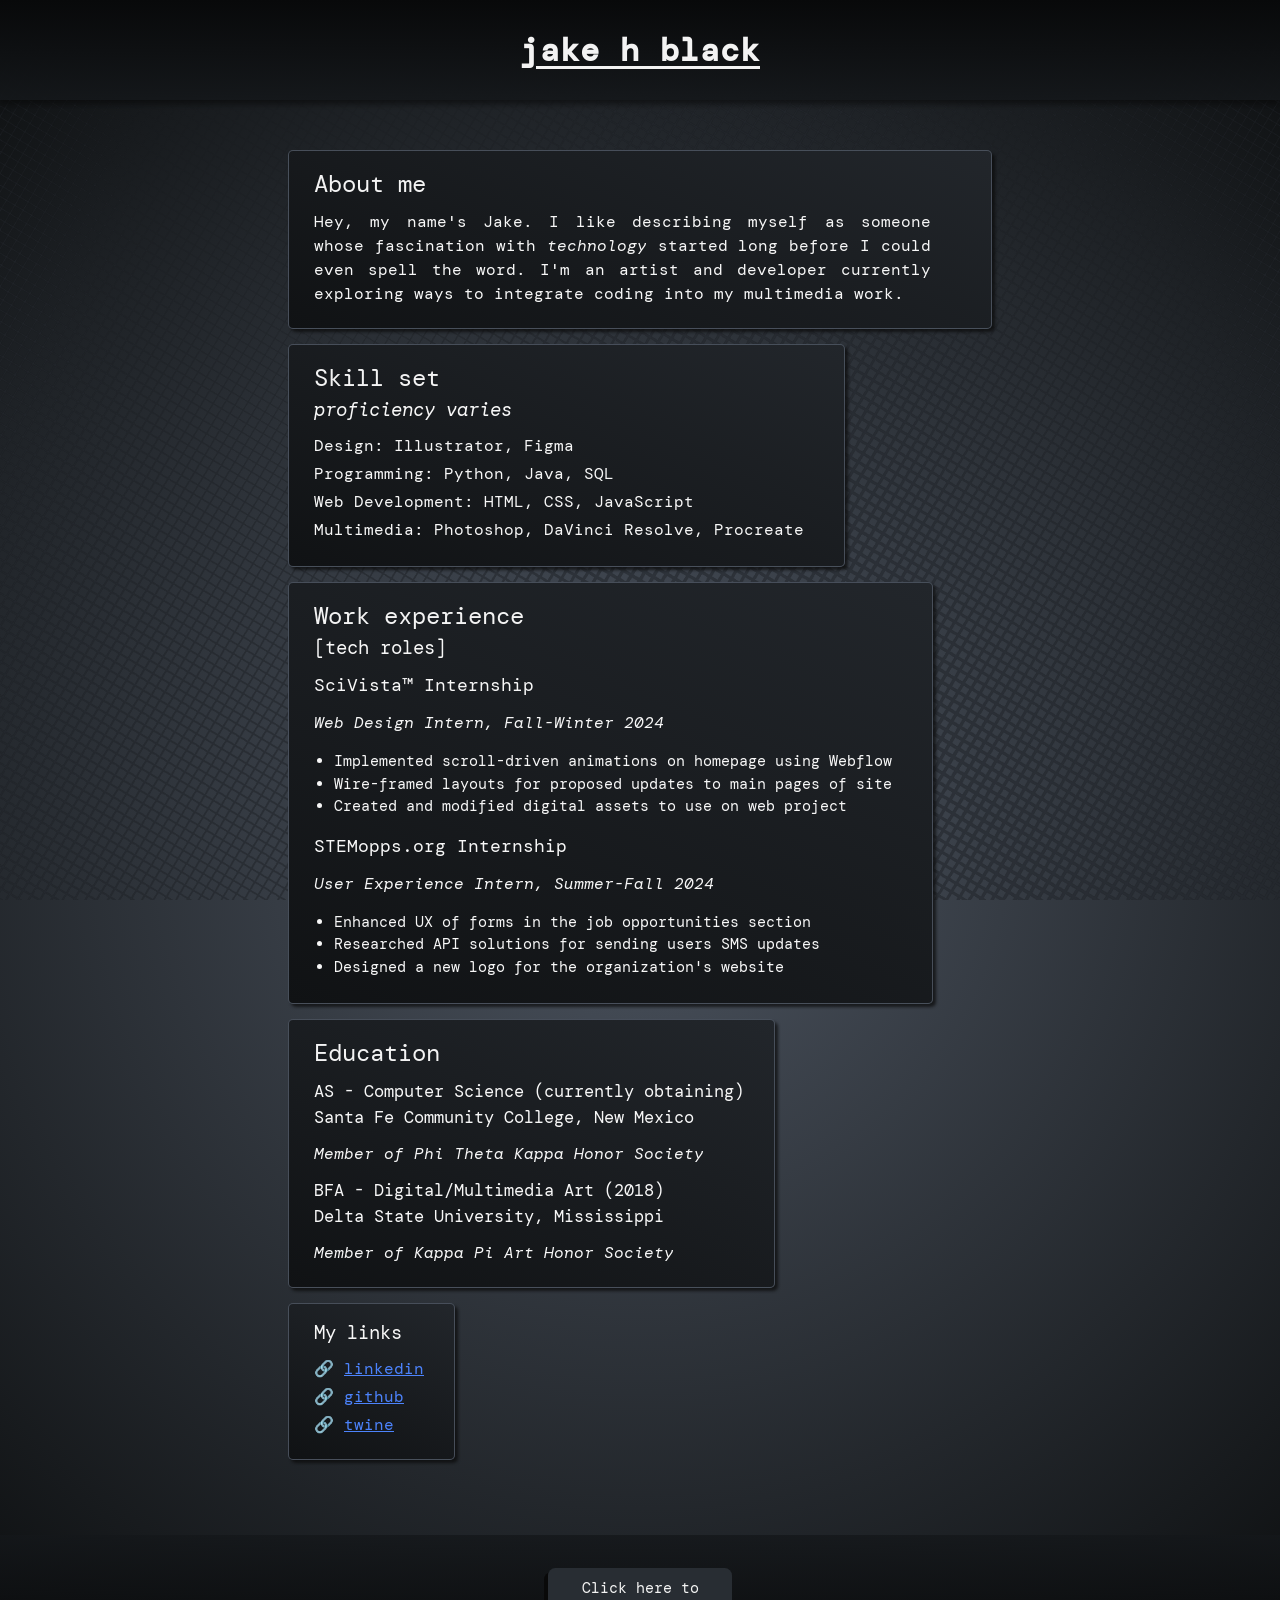
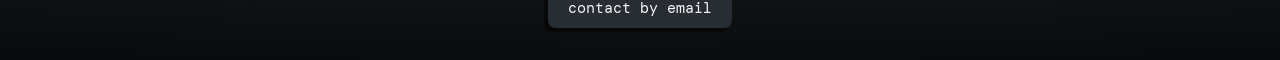
==== index.html @ d11d88ce "Updated index" ====
<!DOCTYPE html>
<html lang="en-US">
<head>
  <meta charset="utf-8">
  <meta name="viewport" content="width=device-width">
  <title>Jake Black | Resume</title>
  <link rel="preconnect" href="https://fonts.googleapis.com">
  <link rel="preconnect" href="https://fonts.gstatic.com" crossorigin>
  <link href="https://fonts.googleapis.com/css2?family=DM+Mono:ital,wght@0,400;0,500;1,400;1,500&display=swap" rel="stylesheet">
  <link rel="stylesheet" href="css/style.css">
</head>
<body>
  <header id="site-header">
    <div id="my-name">
      <h1>jake h black</h1>
    </div>
  </header>
  <main>
    <section id="about-me">
      <header>
        <h2>About me</h2>
      </header>
      <p id="short-bio">
        Hey, my name's Jake. I like describing myself as someone whose fascination with 
        <em>technology</em> started long before I could even spell the word. I'm an artist 
        and developer currently exploring ways to integrate coding into my multimedia work.
      </p>
    </section>
    <section id="skill-set">
      <header>
        <h2>Skill set</h2>
        <h3><em>proficiency varies</em></h3>
      </header>
      <p id="skills">
        Design: Illustrator, Figma<br>
        Programming: Python, Java, SQL<br>
        Web Development: HTML, CSS, JavaScript<br>
        Multimedia: Photoshop, DaVinci Resolve, Procreate<br>
      </p>
    </section>
    <section id="work-experience">
      <header>
        <h2>Work experience</h2>
        <h3>[tech roles]</h3>
      </header>
      <p class="company">SciVista™ Internship</p>
      <p><em>Web Design Intern, Fall-Winter 2024</em></p>
      <ul class="job-description">
        <li>Implemented scroll-driven animations on homepage using Webflow</li>
        <li>Wire-framed layouts for proposed updates to main pages of site</li>
        <li>Created and modified digital assets to use on web project</li>
      </ul>
      <p class="company">STEMopps.org Internship</p>
      <p><em>User Experience Intern, Summer-Fall 2024</em></p>
      <ul class="job-description">
        <li>Enhanced UX of forms in the job opportunities section</li>
        <li>Researched API solutions for sending users SMS updates</li>
        <li>Designed a new logo for the organization's website</li>
      </ul>
    </section>
    <section id="education">
      <header>
        <h2>Education</h2>
      </header>
      <p class="degree-school">
        AS - Computer Science (currently obtaining)<br>
        Santa Fe Community College, New Mexico</p>
      <p><em>Member of Phi Theta Kappa Honor Society</em></p>
      <p class="degree-school">
        BFA - Digital/Multimedia Art (2018)<br>
        Delta State University, Mississippi</p>
      <p><em>Member of Kappa Pi Art Honor Society</em></p>
    </section>
    <section id="my-links">
      <header>
        <h3>My links</h3>
      </header>
        <p id="listed-links">
          🔗 <a href="https://www.linkedin.com/in/jakehblack">linkedin</a><br>
          🔗 <a href="https://www.github.com/jakehblack">github</a><br>
          🔗 <a href="https://www.twine.net/jakehblack">twine</a><br>
        </p>
    </section>
  </main>
  <footer id="site-footer">
    <section class="footer-text">
      <button class="contact-button" onclick="copyEmailAddress()">
        <h3>Click here to<br>contact by email</h3>
      </button>
    </section>
  </footer>
  <script src="js/script.js"></script>
</body>
</html>
---- css/style.css ----
/* Mobile 1st */
body {
  position: relative; /* Ensures pseudo-element is positioned relative to body */
  margin: 0;
  font-family: "DM Mono", sans-serif;
  font-size: 1rem;
  font-weight: 400;
  line-height: 1.5;
  color: rgb(247, 247, 247);
  background: radial-gradient(circle, rgba(77,85,97,1) 0%, rgba(12,14,15,1) 100%);
  overflow-x: hidden;
}
body::before {
    content: "";
    position: absolute;
    width: 100%;
    height: 100%;
    background-image: url(../images/background-pattern_vertical.png);
    background-size: cover;
    background-attachment: fixed;
    background-repeat: no-repeat;
    filter: drop-shadow(0.0313rem 0.0313rem 0.0156rem rgba(10, 10, 10, 0.7)); /* 0.5px 0.5px 0.25px */
    opacity: 0.6;
    z-index: -1;
}
#site-header {
  width: 100%;
  height: 6.25rem; /* 100px */
  display: grid;
  place-items: center;
  background: linear-gradient(180deg, rgba(8,9,10,1), rgba(20,23,26,0.9));
  box-shadow: rgba(8,8,8,0.6) 0 0.25rem 0.375rem; /* 0 4px 6px */
}
#my-name {
  letter-spacing: 0.0625em; /* 1px */
  text-decoration: underline;
  text-underline-offset: 0.2813rem; /* 4.5px */
  text-decoration-thickness: 0.1875rem; /* 3px */
  color: rgb(243, 243, 243);
}
h1 {
  margin: 0;
  font-style: normal;
}
main {
  width: 85vw;
  margin: 2.3438rem auto 3.9063rem; /* 37.5px auto 62.5px */
}
h2 {
  margin: 0;
  font-weight: normal;
  color: rgb(243, 243, 243);
}
p {
  margin: 0.5rem 0 0.75rem; /* 8px 0 12px */
}
#about-me {
  width: auto;
  height: fit-content;
  border-style: solid;
  border-width: 0.0469rem; /* 0.75px */
  border-radius: 0.3125rem; /* 5px */
  border-color: rgba(77,85,97,0.9);
  padding: 0.625rem 2.5rem 0.625rem 1.25rem; /* 10px 40px 10px 20px */
  background: linear-gradient(22.5deg, rgba(16,18,20,1.0) 0%, rgba(34,38,43,1.0) 100%);
  box-shadow: rgba(10,10,10,0.7) 0.1875rem 0.1875rem 0.1875rem; /* 3px 3px 3px */
  margin-bottom: 0.9375rem; /* 15px */
}
#short-bio {
  font-size: 0.9375rem; /* 15px */
  text-align: justify;
}
#skill-set {
  width: auto;
  height: fit-content;
  border-style: solid;
  border-width: 0.0469rem; /* 0.75px */
  border-radius: 0.3125rem; /* 5px */
  border-color: rgba(77,85,97,0.9);
  padding: 0.625rem 0.9375rem 0.625rem 1.25rem; /* 10px 15px 10px 20px */
  background: linear-gradient(22.5deg, rgba(16,18,20,1.0) 0%, rgba(34,38,43,1.0) 100%);
  box-shadow: rgba(10,10,10,0.7) 0.1875rem 0.1875rem 0.1875rem; /* 3px 3px 3px */
  margin-bottom: 0.9375rem; /* 15px */
}
#skills {
  font-size: 0.9375rem; /* 15px */
  line-height: 1.75;
}
#work-experience {
  width: auto;
  height: fit-content;
  border-style: solid;
  border-width: 0.0469rem; /* 0.75px */
  border-radius: 0.3125rem; /* 5px */
  border-color: rgba(77,85,97,0.9);
  padding: 0.625rem 0.9375rem 0.625rem 1.25rem; /* 10px 15px 10px 20px */
  background: linear-gradient(22.5deg, rgba(16,18,20,1.0) 0%, rgba(34,38,43,1.0) 100%);
  box-shadow: rgba(10,10,10,0.7) 0.1875rem 0.1875rem 0.1875rem; /* 3px 3px 3px */
  margin-bottom: 0.9375rem; /* 15px */
}
.company {
  font-size: 1.125rem; /* 18px */
}
.job-description {
  margin-left: -1.25rem; /* -20px */
  font-size: 0.9375rem; /* 15px */
}
#education {
  width: auto;
  height: fit-content;
  border-style: solid;
  border-width: 0.0469rem; /* 0.75px */
  border-radius: 0.3125rem; /* 5px */
  border-color: rgba(77,85,97,0.9);
  padding: 0.625rem 0.9375rem 0.625rem 1.25rem; /* 10px 15px 10px 20px */
  background: linear-gradient(22.5deg, rgba(16,18,20,1.0) 0%, rgba(34,38,43,1.0) 100%);
  box-shadow: rgba(10,10,10,0.7) 0.1875rem 0.1875rem 0.1875rem; /* 3px 3px 3px */
  margin-bottom: 0.9375rem; /* 15px */
}
.degree-school {
  font-size: 1.0625rem;
}
h3 {
  margin: 0;
  font-weight: normal;
}
a {
  color: rgb(76, 131, 252);
}
#my-links {
  width: fit-content;
  height: fit-content;
  border-style: solid;
  border-width: 0.0469rem; /* 0.75px */
  border-radius: 0.3125rem; /* 5px */
  border-color: rgba(77,85,97,0.9);
  padding: 0.625rem 1.875rem 0.625rem 1.25rem; /* 10px 30px 10px 20px */
  background: linear-gradient(22.5deg, rgba(16,18,20,1.0) 0%, rgba(34,38,43,1.0) 100%);
  box-shadow: rgba(10,10,10,0.7) 0.1875rem 0.1875rem 0.1875rem; /* 3px 3px 3px */
}
#listed-links{
  line-height: 1.75;
}
#site-footer {
  width: 100%;
  height: 7.8125rem; /* 125px */
  display: grid;
  place-items: center;
  background: linear-gradient(0deg, rgba(8,9,10,0.9), rgba(20,23,26,0.8));
}
#site-footer p {
  margin: 0.3125rem; /* 5px */
}
.footer-text button {
  width: fit-content;
  height: fit-content;
  border: none;
  border-radius: 0.4688rem; /* 7.5px */
  padding: 0.625rem 1.25rem; /* 10px 20px */
  font-family: "DM Mono", sans-serif;
  font-size: 0.8125rem; /* 13px */
  text-align: center;
  color: rgb(243, 243, 243);
  display: grid;
  place-items: center;
  background: rgba(40,45,51,1);
  box-shadow: rgba(8,8,8,0.9) -0.25rem 0.25rem 0; /* 4px 4px 0 */
}
/* Tablet, laptop & beyond */
@media screen and (min-width: 48em) { /* 768px */
  body::before {
    background-image: url(../images/background-pattern_horizontal.png);
  }
  main {
    width: 55vw;
    margin: 3.125rem auto 4.6875rem; /* 50px auto 75px */
  }
  #about-me {
    width: fit-content;
    padding: 0.9375rem 3.75rem 0.625rem 1.5625rem; /* 15px 60px 10px 25px */
  }
  #short-bio {
    font-size: 1rem;
  }
  #skill-set {
    width: fit-content;
    padding: 0.9375rem 2.5rem 0.625rem 1.5625rem; /* 15px 40px 10px 25px */
  }
  #skills {
    font-size: 1rem; /* 16px */
  }
  #work-experience {
    width: fit-content;
    padding: 0.9375rem 2.5rem 0.625rem 1.5625rem; /* 15px 40px 10px 25px */
  }
  .company {
    margin-top: 0.625rem; /* 10px */
    font-size: 1.125rem; /* 18px */
  }
  #education {
    width: fit-content;
    padding: 0.9375rem 1.875rem 0.625rem 1.5625rem; /* 15px 30px 10px 25px */
  }
  #my-links {
    width: fit-content;
    padding: 0.9375rem 1.875rem 0.5rem 1.5625rem; /* 15px 30px 10px 25px */
  }
  .footer-text button {
    cursor: pointer;
  }
}
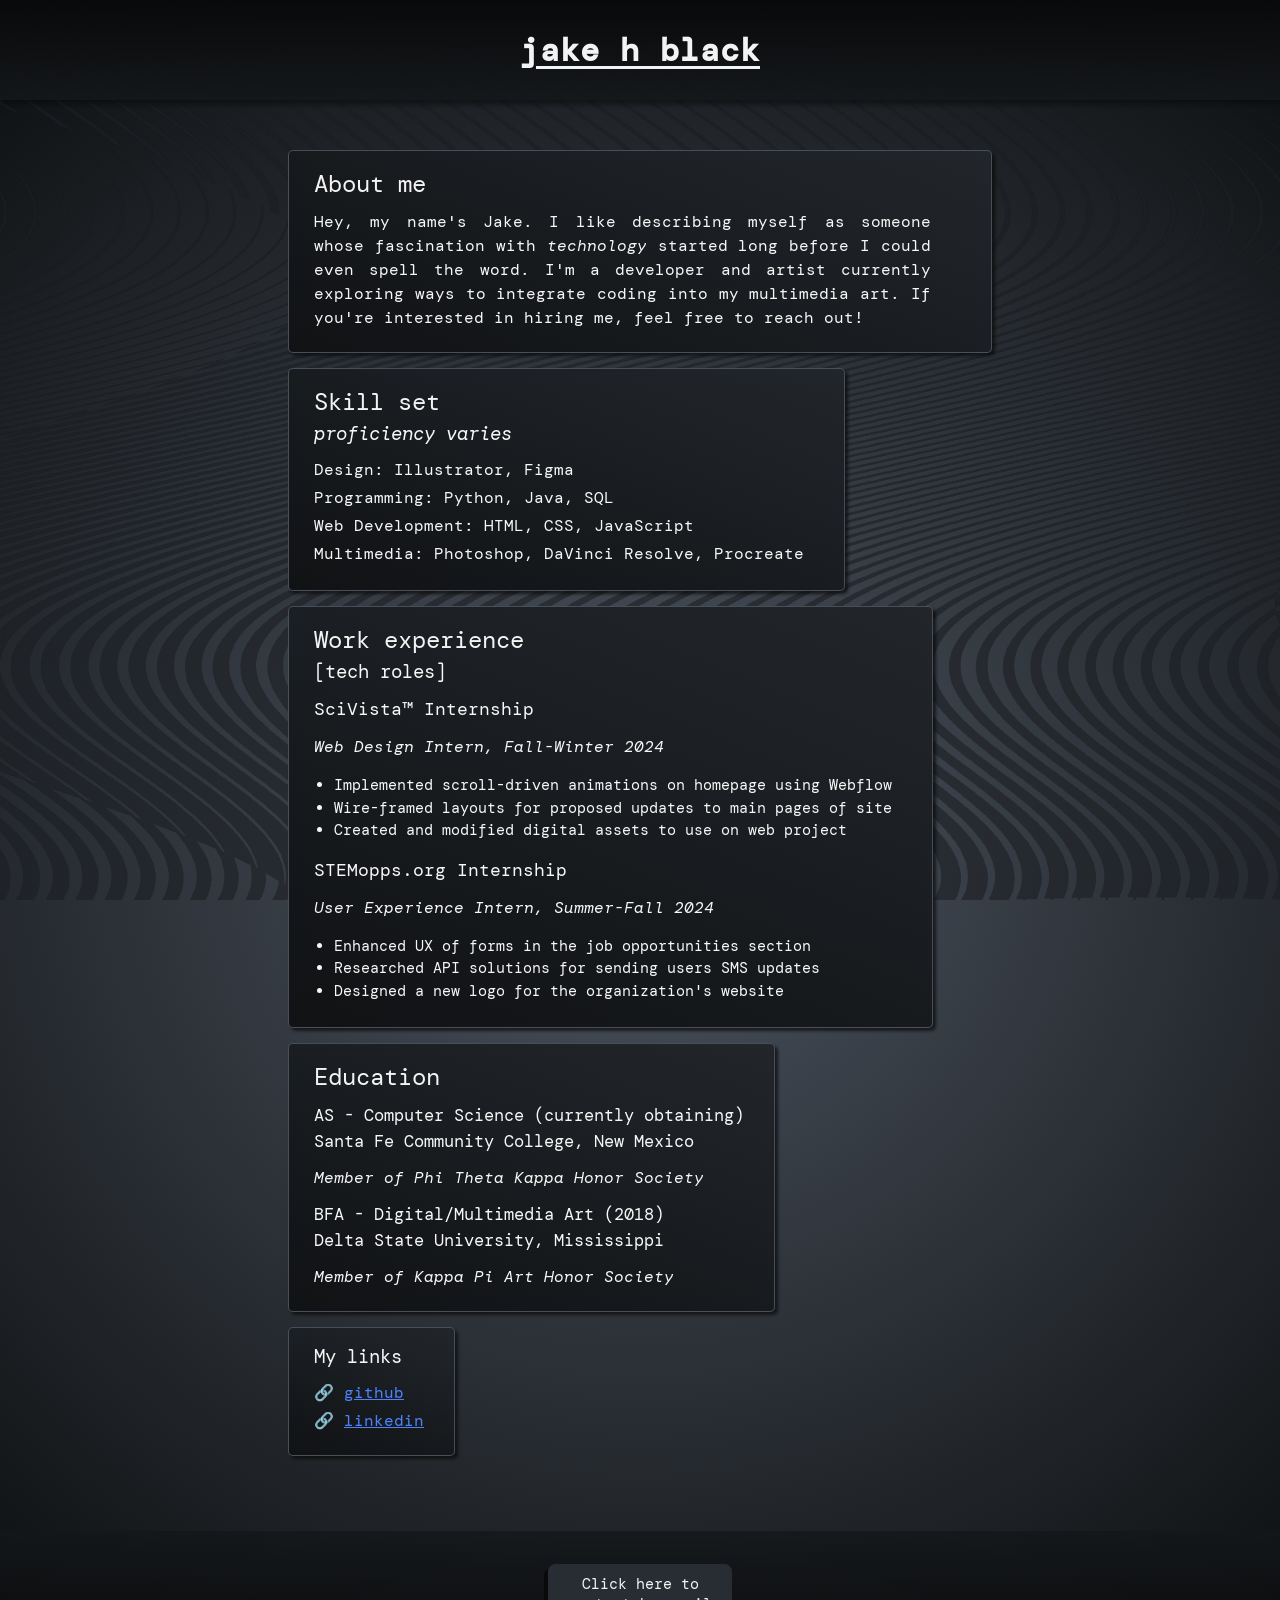
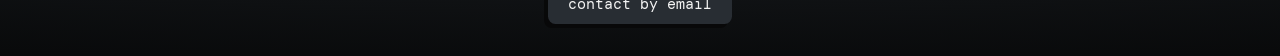
==== commit 57bf7b4e: "Updated indext" ====
--- a/index.html
+++ b/index.html
@@ -22,8 +22,9 @@
       </header>
       <p id="short-bio">
         Hey, my name's Jake. I like describing myself as someone whose fascination with 
-        <em>technology</em> started long before I could even spell the word. I'm an artist 
-        and developer currently exploring ways to integrate coding into my multimedia work.
+        <em>technology</em> started long before I could even spell the word. I'm a developer 
+        and artist currently exploring ways to integrate coding into my multimedia art. If you're 
+        interested in hiring me, feel free to reach out!
       </p>
     </section>
     <section id="skill-set">
@@ -76,9 +77,8 @@
         <h3>My links</h3>
       </header>
         <p id="listed-links">
+          🔗 <a href="https://www.github.com/jakehblack">github</a><br>
           🔗 <a href="https://www.linkedin.com/in/jakehblack">linkedin</a><br>
-          🔗 <a href="https://www.github.com/jakehblack">github</a><br>
-          🔗 <a href="https://www.twine.net/jakehblack">twine</a><br>
         </p>
     </section>
   </main>
@@ -91,4 +91,4 @@
   </footer>
   <script src="js/script.js"></script>
 </body>
-</html>
+</html>
--- a/css/style.css
+++ b/css/style.css
@@ -15,7 +15,7 @@
     position: absolute;
     width: 100%;
     height: 100%;
-    background-image: url(../images/background-pattern_vertical.png);
+    background-image: url(../images/background-pattern_vert.png);
     background-size: cover;
     background-attachment: fixed;
     background-repeat: no-repeat;
@@ -169,7 +169,7 @@
 /* Tablet, laptop & beyond */
 @media screen and (min-width: 48em) { /* 768px */
   body::before {
-    background-image: url(../images/background-pattern_horizontal.png);
+    background-image: url(../images/background-pattern_horiz.png);
   }
   main {
     width: 55vw;
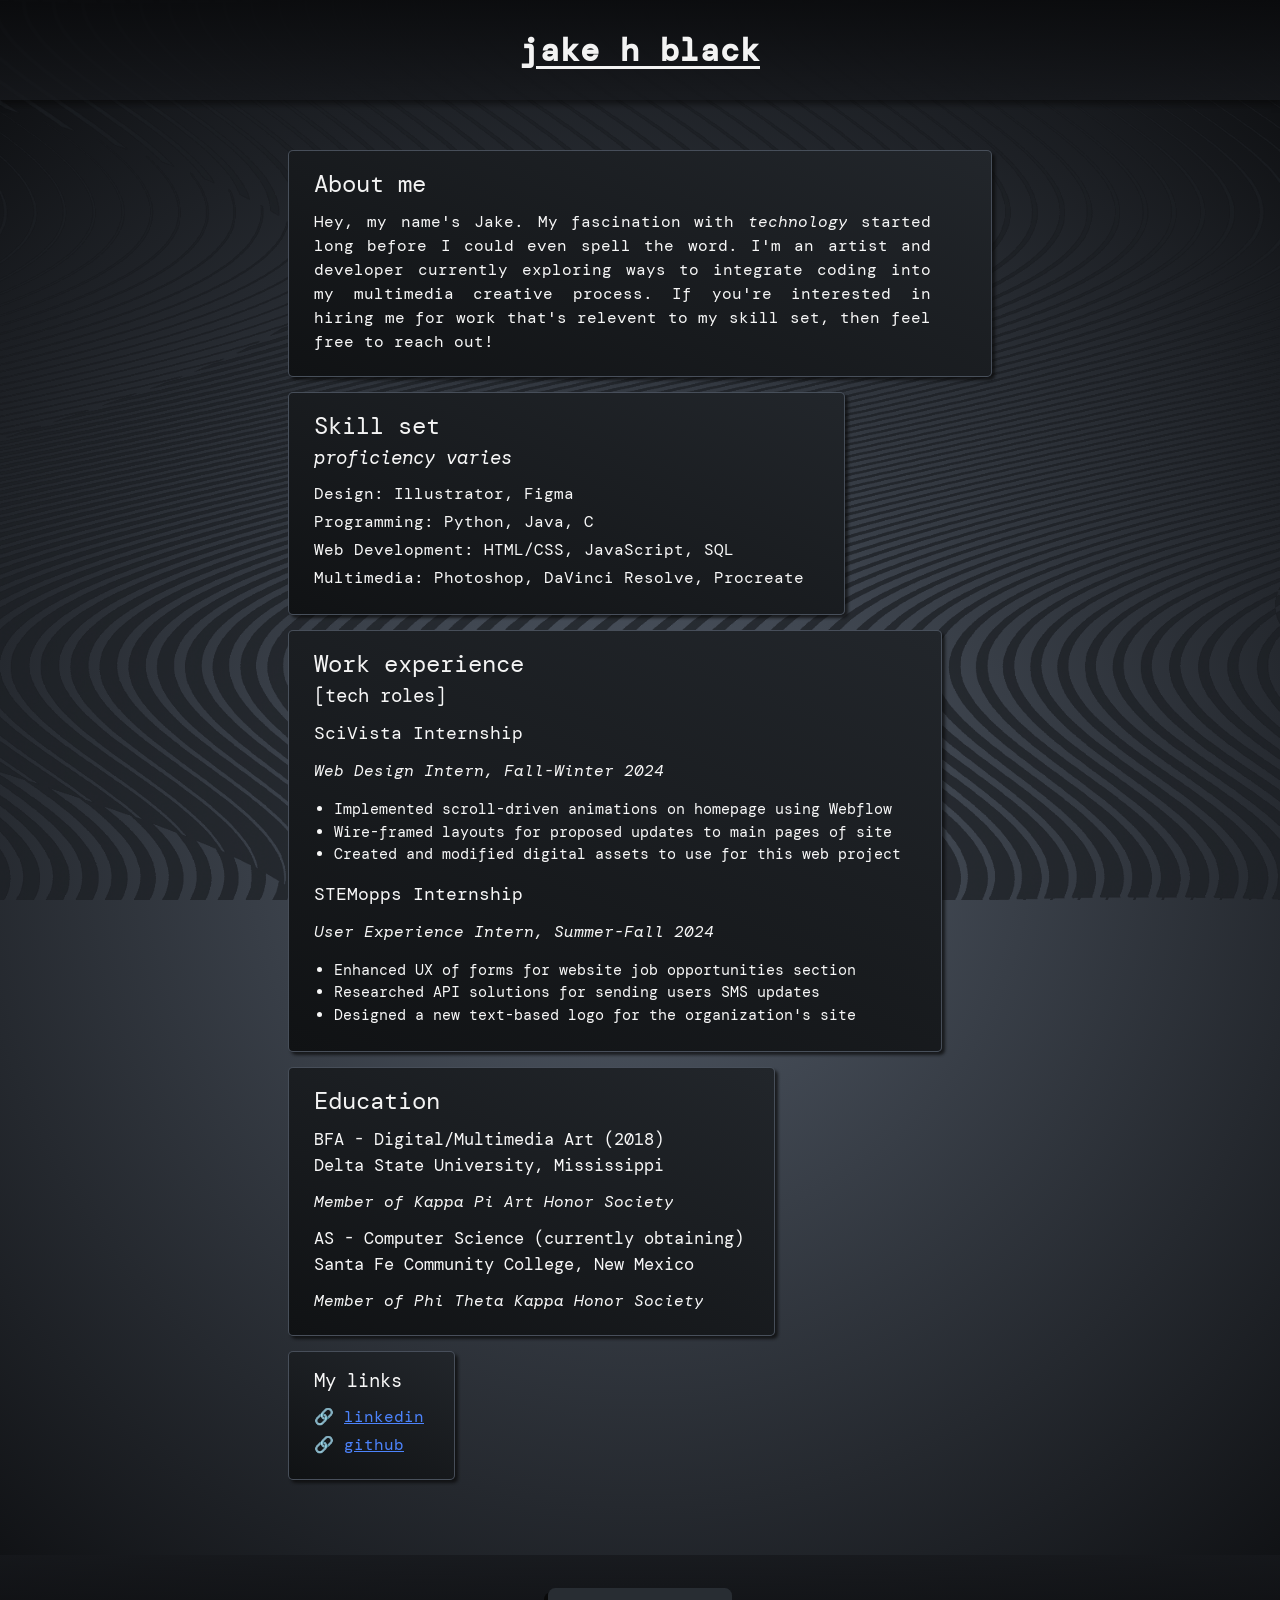
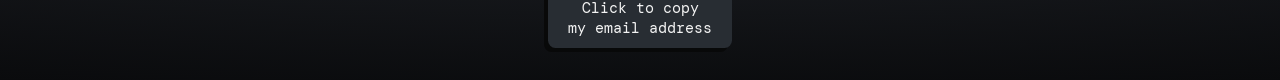
==== commit d4d66b6c: "Updated index" ====
--- a/index.html
+++ b/index.html
@@ -1,7 +1,7 @@
 <!DOCTYPE html>
 <html lang="en-US">
 <head>
-  <meta charset="utf-8">
+  <meta charset="UTF-8">
   <meta name="viewport" content="width=device-width">
   <title>Jake Black | Resume</title>
   <link rel="preconnect" href="https://fonts.googleapis.com">
@@ -21,21 +21,21 @@
         <h2>About me</h2>
       </header>
       <p id="short-bio">
-        Hey, my name's Jake. I like describing myself as someone whose fascination with 
-        <em>technology</em> started long before I could even spell the word. I'm a developer 
-        and artist currently exploring ways to integrate coding into my multimedia art. If you're 
-        interested in hiring me, feel free to reach out!
+        Hey, my name's Jake. My fascination with <i>technology</i> started long before I could even 
+        spell the word. I'm an artist and developer currently exploring ways to integrate coding 
+        into my multimedia creative process. If you're interested in hiring me for work that's 
+        relevent to my skill set, then feel free to reach out!
       </p>
     </section>
     <section id="skill-set">
       <header>
         <h2>Skill set</h2>
-        <h3><em>proficiency varies</em></h3>
+        <h3><i>proficiency varies</i></h3>
       </header>
       <p id="skills">
         Design: Illustrator, Figma<br>
-        Programming: Python, Java, SQL<br>
-        Web Development: HTML, CSS, JavaScript<br>
+        Programming: Python, Java, C<br>
+        Web Development: HTML/CSS, JavaScript, SQL<br>
         Multimedia: Photoshop, DaVinci Resolve, Procreate<br>
       </p>
     </section>
@@ -44,19 +44,19 @@
         <h2>Work experience</h2>
         <h3>[tech roles]</h3>
       </header>
-      <p class="company">SciVista™ Internship</p>
-      <p><em>Web Design Intern, Fall-Winter 2024</em></p>
+      <p class="company">SciVista Internship</p>
+      <p><i>Web Design Intern, Fall-Winter 2024</i></p>
       <ul class="job-description">
         <li>Implemented scroll-driven animations on homepage using Webflow</li>
         <li>Wire-framed layouts for proposed updates to main pages of site</li>
-        <li>Created and modified digital assets to use on web project</li>
+        <li>Created and modified digital assets to use for this web project</li>
       </ul>
-      <p class="company">STEMopps.org Internship</p>
-      <p><em>User Experience Intern, Summer-Fall 2024</em></p>
+      <p class="company">STEMopps Internship</p>
+      <p><i>User Experience Intern, Summer-Fall 2024</i></p>
       <ul class="job-description">
-        <li>Enhanced UX of forms in the job opportunities section</li>
+        <li>Enhanced UX of forms for website job opportunities section</li>
         <li>Researched API solutions for sending users SMS updates</li>
-        <li>Designed a new logo for the organization's website</li>
+        <li>Designed a new text-based logo for the organization's site</li>
       </ul>
     </section>
     <section id="education">
@@ -64,31 +64,31 @@
         <h2>Education</h2>
       </header>
       <p class="degree-school">
+        BFA - Digital/Multimedia Art (2018)<br>
+        Delta State University, Mississippi</p>
+        <p><i>Member of Kappa Pi Art Honor Society</i></p>
+      <p class="degree-school">
         AS - Computer Science (currently obtaining)<br>
         Santa Fe Community College, New Mexico</p>
-      <p><em>Member of Phi Theta Kappa Honor Society</em></p>
-      <p class="degree-school">
-        BFA - Digital/Multimedia Art (2018)<br>
-        Delta State University, Mississippi</p>
-      <p><em>Member of Kappa Pi Art Honor Society</em></p>
+      <p><i>Member of Phi Theta Kappa Honor Society</i></p>
     </section>
     <section id="my-links">
       <header>
         <h3>My links</h3>
       </header>
-        <p id="listed-links">
-          🔗 <a href="https://www.github.com/jakehblack">github</a><br>
-          🔗 <a href="https://www.linkedin.com/in/jakehblack">linkedin</a><br>
-        </p>
+      <p id="listed-links">
+        🔗 <a href="https://www.linkedin.com/in/jakehblack">linkedin</a><br>
+        🔗 <a href="https://www.github.com/jakehblack">github</a><br>
+      </p>
     </section>
   </main>
   <footer id="site-footer">
     <section class="footer-text">
       <button class="contact-button" onclick="copyEmailAddress()">
-        <h3>Click here to<br>contact by email</h3>
+        <h3>Click to copy<br>my email address</h3>
       </button>
     </section>
   </footer>
   <script src="js/script.js"></script>
 </body>
-</html>+</html>
--- a/css/style.css
+++ b/css/style.css
@@ -7,7 +7,7 @@
   font-weight: 400;
   line-height: 1.5;
   color: rgb(247, 247, 247);
-  background: radial-gradient(circle, rgba(77,85,97,1) 0%, rgba(12,14,15,1) 100%);
+  background: radial-gradient(circle, rgba(83,92,105,1.0) 0%, rgba(10,11,13,1.0) 100%);
   overflow-x: hidden;
 }
 body::before {
@@ -19,8 +19,8 @@
     background-size: cover;
     background-attachment: fixed;
     background-repeat: no-repeat;
-    filter: drop-shadow(0.0313rem 0.0313rem 0.0156rem rgba(10, 10, 10, 0.7)); /* 0.5px 0.5px 0.25px */
-    opacity: 0.6;
+    filter: drop-shadow(0.0313rem 0.0313rem 0.0156rem rgba(12,12,12,0.8)); /* 0.5px 0.5px 0.25px */
+    opacity: 0.7;
     z-index: -1;
 }
 #site-header {
@@ -28,7 +28,7 @@
   height: 6.25rem; /* 100px */
   display: grid;
   place-items: center;
-  background: linear-gradient(180deg, rgba(8,9,10,1), rgba(20,23,26,0.9));
+  background: linear-gradient(180deg, rgba(10,11,13,0.9), rgba(22,24,28,0.8));
   box-shadow: rgba(8,8,8,0.6) 0 0.25rem 0.375rem; /* 0 4px 6px */
 }
 #my-name {
@@ -146,7 +146,7 @@
   height: 7.8125rem; /* 125px */
   display: grid;
   place-items: center;
-  background: linear-gradient(0deg, rgba(8,9,10,0.9), rgba(20,23,26,0.8));
+  background: linear-gradient(0deg, rgba(10,11,13,0.9), rgba(22,24,28,0.8));
 }
 #site-footer p {
   margin: 0.3125rem; /* 5px */
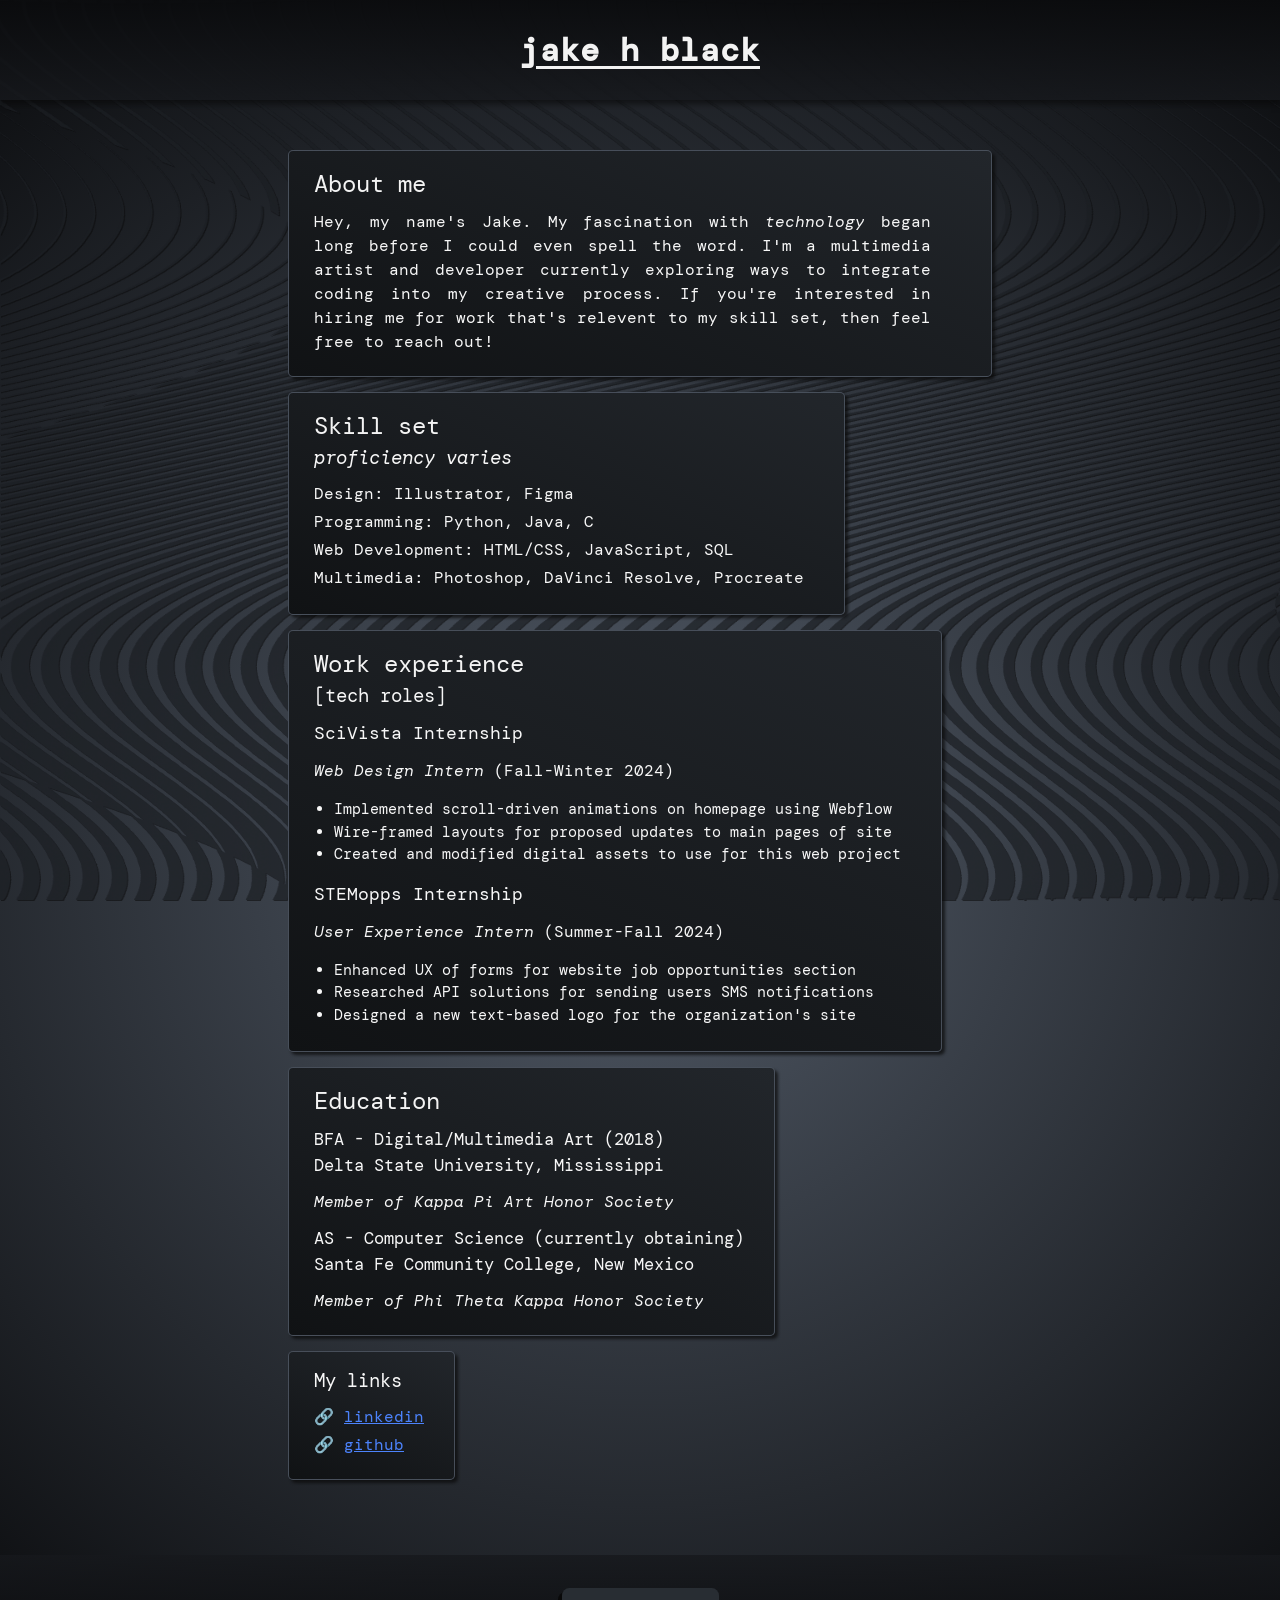
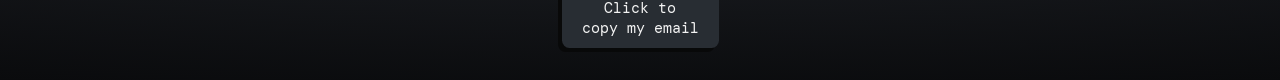
==== commit dd294b18: "Initial commit" ====
--- a/index.html
+++ b/index.html
@@ -21,10 +21,10 @@
         <h2>About me</h2>
       </header>
       <p id="short-bio">
-        Hey, my name's Jake. My fascination with <i>technology</i> started long before I could even 
-        spell the word. I'm an artist and developer currently exploring ways to integrate coding 
-        into my multimedia creative process. If you're interested in hiring me for work that's 
-        relevent to my skill set, then feel free to reach out!
+        Hey, my name's Jake. My fascination with <i>technology</i> began long before I could even 
+        spell the word. I'm a multimedia artist and developer currently exploring ways to integrate 
+        coding into my creative process. If you're interested in hiring me for work that's relevent 
+        to my skill set, then feel free to reach out!
       </p>
     </section>
     <section id="skill-set">
@@ -45,17 +45,17 @@
         <h3>[tech roles]</h3>
       </header>
       <p class="company">SciVista Internship</p>
-      <p><i>Web Design Intern, Fall-Winter 2024</i></p>
+      <p><i>Web Design Intern</i> (Fall-Winter 2024)</p>
       <ul class="job-description">
         <li>Implemented scroll-driven animations on homepage using Webflow</li>
         <li>Wire-framed layouts for proposed updates to main pages of site</li>
         <li>Created and modified digital assets to use for this web project</li>
       </ul>
       <p class="company">STEMopps Internship</p>
-      <p><i>User Experience Intern, Summer-Fall 2024</i></p>
+      <p><i>User Experience Intern</i> (Summer-Fall 2024)</p>
       <ul class="job-description">
         <li>Enhanced UX of forms for website job opportunities section</li>
-        <li>Researched API solutions for sending users SMS updates</li>
+        <li>Researched API solutions for sending users SMS notifications</li>
         <li>Designed a new text-based logo for the organization's site</li>
       </ul>
     </section>
@@ -85,10 +85,10 @@
   <footer id="site-footer">
     <section class="footer-text">
       <button class="contact-button" onclick="copyEmailAddress()">
-        <h3>Click to copy<br>my email address</h3>
+        <h3>Click to<br>copy my email</h3>
       </button>
     </section>
   </footer>
   <script src="js/script.js"></script>
 </body>
-</html>
+</html>
--- a/css/style.css
+++ b/css/style.css
@@ -19,7 +19,7 @@
     background-size: cover;
     background-attachment: fixed;
     background-repeat: no-repeat;
-    filter: drop-shadow(0.0313rem 0.0313rem 0.0156rem rgba(12,12,12,0.8)); /* 0.5px 0.5px 0.25px */
+    filter: drop-shadow(0.0625rem 0.0625rem 0.0313rem rgba(10,10,10,0.8)); /* 1px 1px 0.5px */
     opacity: 0.7;
     z-index: -1;
 }
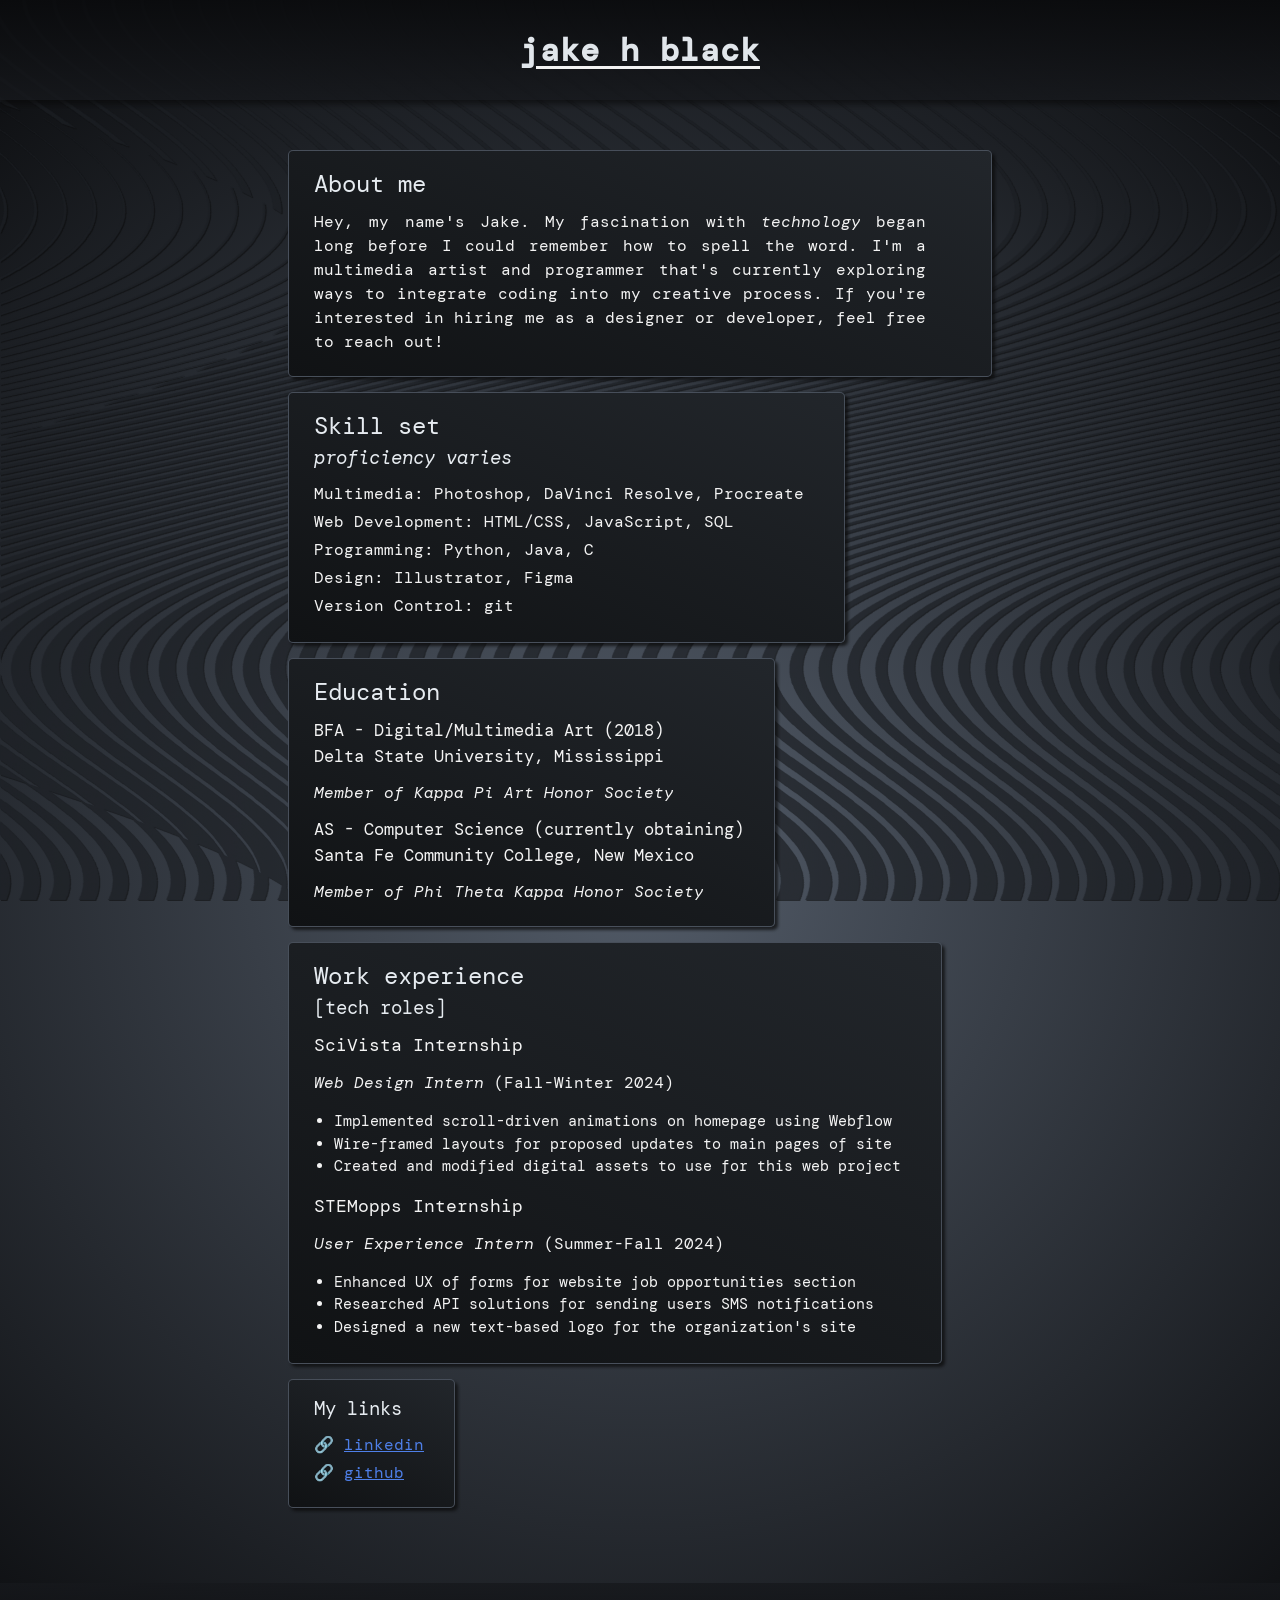
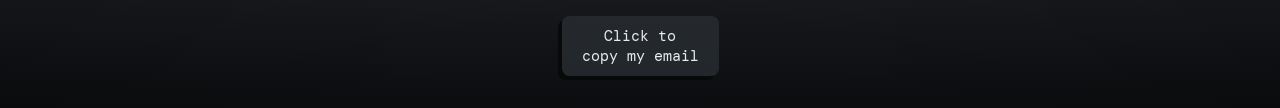
==== commit 8413d3cd: "Update index" ====
--- a/index.html
+++ b/index.html
@@ -21,10 +21,10 @@
         <h2>About me</h2>
       </header>
       <p id="short-bio">
-        Hey, my name's Jake. My fascination with <i>technology</i> began long before I could even 
-        spell the word. I'm a multimedia artist and developer currently exploring ways to integrate 
-        coding into my creative process. If you're interested in hiring me for work that's relevent 
-        to my skill set, then feel free to reach out!
+        Hey, my name's Jake. My fascination with <i>technology</i> began long before I could 
+        remember how to spell the word. I'm a multimedia artist and programmer that's currently 
+        exploring ways to integrate coding into my creative process. If you're interested in 
+        hiring me as a designer or developer, feel free to reach out!
       </p>
     </section>
     <section id="skill-set">
@@ -33,11 +33,25 @@
         <h3><i>proficiency varies</i></h3>
       </header>
       <p id="skills">
+        Multimedia: Photoshop, DaVinci Resolve, Procreate<br>
+        Web Development: HTML/CSS, JavaScript, SQL<br>
+        Programming: Python, Java, C<br>
         Design: Illustrator, Figma<br>
-        Programming: Python, Java, C<br>
-        Web Development: HTML/CSS, JavaScript, SQL<br>
-        Multimedia: Photoshop, DaVinci Resolve, Procreate<br>
+        Version Control: git
       </p>
+    </section>
+    <section id="education">
+      <header>
+        <h2>Education</h2>
+      </header>
+      <p class="degree-school">
+        BFA - Digital/Multimedia Art (2018)<br>
+        Delta State University, Mississippi</p>
+        <p><i>Member of Kappa Pi Art Honor Society</i></p>
+      <p class="degree-school">
+        AS - Computer Science (currently obtaining)<br>
+        Santa Fe Community College, New Mexico</p>
+      <p><i>Member of Phi Theta Kappa Honor Society</i></p>
     </section>
     <section id="work-experience">
       <header>
@@ -59,19 +73,6 @@
         <li>Designed a new text-based logo for the organization's site</li>
       </ul>
     </section>
-    <section id="education">
-      <header>
-        <h2>Education</h2>
-      </header>
-      <p class="degree-school">
-        BFA - Digital/Multimedia Art (2018)<br>
-        Delta State University, Mississippi</p>
-        <p><i>Member of Kappa Pi Art Honor Society</i></p>
-      <p class="degree-school">
-        AS - Computer Science (currently obtaining)<br>
-        Santa Fe Community College, New Mexico</p>
-      <p><i>Member of Phi Theta Kappa Honor Society</i></p>
-    </section>
     <section id="my-links">
       <header>
         <h3>My links</h3>
--- a/css/style.css
+++ b/css/style.css
@@ -1,12 +1,12 @@
-/* Mobile 1st */
+/* Mobile style */
 body {
-  position: relative; /* Ensures pseudo-element is positioned relative to body */
+  position: relative;
   margin: 0;
   font-family: "DM Mono", sans-serif;
   font-size: 1rem;
   font-weight: 400;
   line-height: 1.5;
-  color: rgb(247, 247, 247);
+  color: rgb(243, 243, 243);
   background: radial-gradient(circle, rgba(83,92,105,1.0) 0%, rgba(10,11,13,1.0) 100%);
   overflow-x: hidden;
 }
@@ -15,7 +15,7 @@
     position: absolute;
     width: 100%;
     height: 100%;
-    background-image: url(../images/background-pattern_vert.png);
+    background-image: url(../images/backg-pattern-vert_1296x1842.png);
     background-size: cover;
     background-attachment: fixed;
     background-repeat: no-repeat;
@@ -36,11 +36,11 @@
   text-decoration: underline;
   text-underline-offset: 0.2813rem; /* 4.5px */
   text-decoration-thickness: 0.1875rem; /* 3px */
-  color: rgb(243, 243, 243);
 }
 h1 {
   margin: 0;
   font-style: normal;
+  color: rgb(225,230,235);
 }
 main {
   width: 85vw;
@@ -49,7 +49,7 @@
 h2 {
   margin: 0;
   font-weight: normal;
-  color: rgb(243, 243, 243);
+  color: rgb(230,235,240);
 }
 p {
   margin: 0.5rem 0 0.75rem; /* 8px 0 12px */
@@ -123,9 +123,10 @@
 h3 {
   margin: 0;
   font-weight: normal;
+  color: rgb(230,235,240);
 }
 a {
-  color: rgb(76, 131, 252);
+  color: rgb(78, 127, 232);
 }
 #my-links {
   width: fit-content;
@@ -160,16 +161,16 @@
   font-family: "DM Mono", sans-serif;
   font-size: 0.8125rem; /* 13px */
   text-align: center;
-  color: rgb(243, 243, 243);
+  color: rgb(230,235,240);
   display: grid;
   place-items: center;
-  background: rgba(40,45,51,1);
+  background: rgba(40,45,51,0.8);
   box-shadow: rgba(8,8,8,0.9) -0.25rem 0.25rem 0; /* 4px 4px 0 */
 }
-/* Tablet, laptop & beyond */
+/* Tablet and desktop style */
 @media screen and (min-width: 48em) { /* 768px */
   body::before {
-    background-image: url(../images/background-pattern_horiz.png);
+    background-image: url(../images/backg-pattern-horiz_2880x1605.png);
   }
   main {
     width: 55vw;
@@ -177,7 +178,7 @@
   }
   #about-me {
     width: fit-content;
-    padding: 0.9375rem 3.75rem 0.625rem 1.5625rem; /* 15px 60px 10px 25px */
+    padding: 0.9375rem 4.0625rem 0.625rem 1.5625rem; /* 15px 65px 10px 25px */
   }
   #short-bio {
     font-size: 1rem;
@@ -208,4 +209,4 @@
   .footer-text button {
     cursor: pointer;
   }
-}
+}
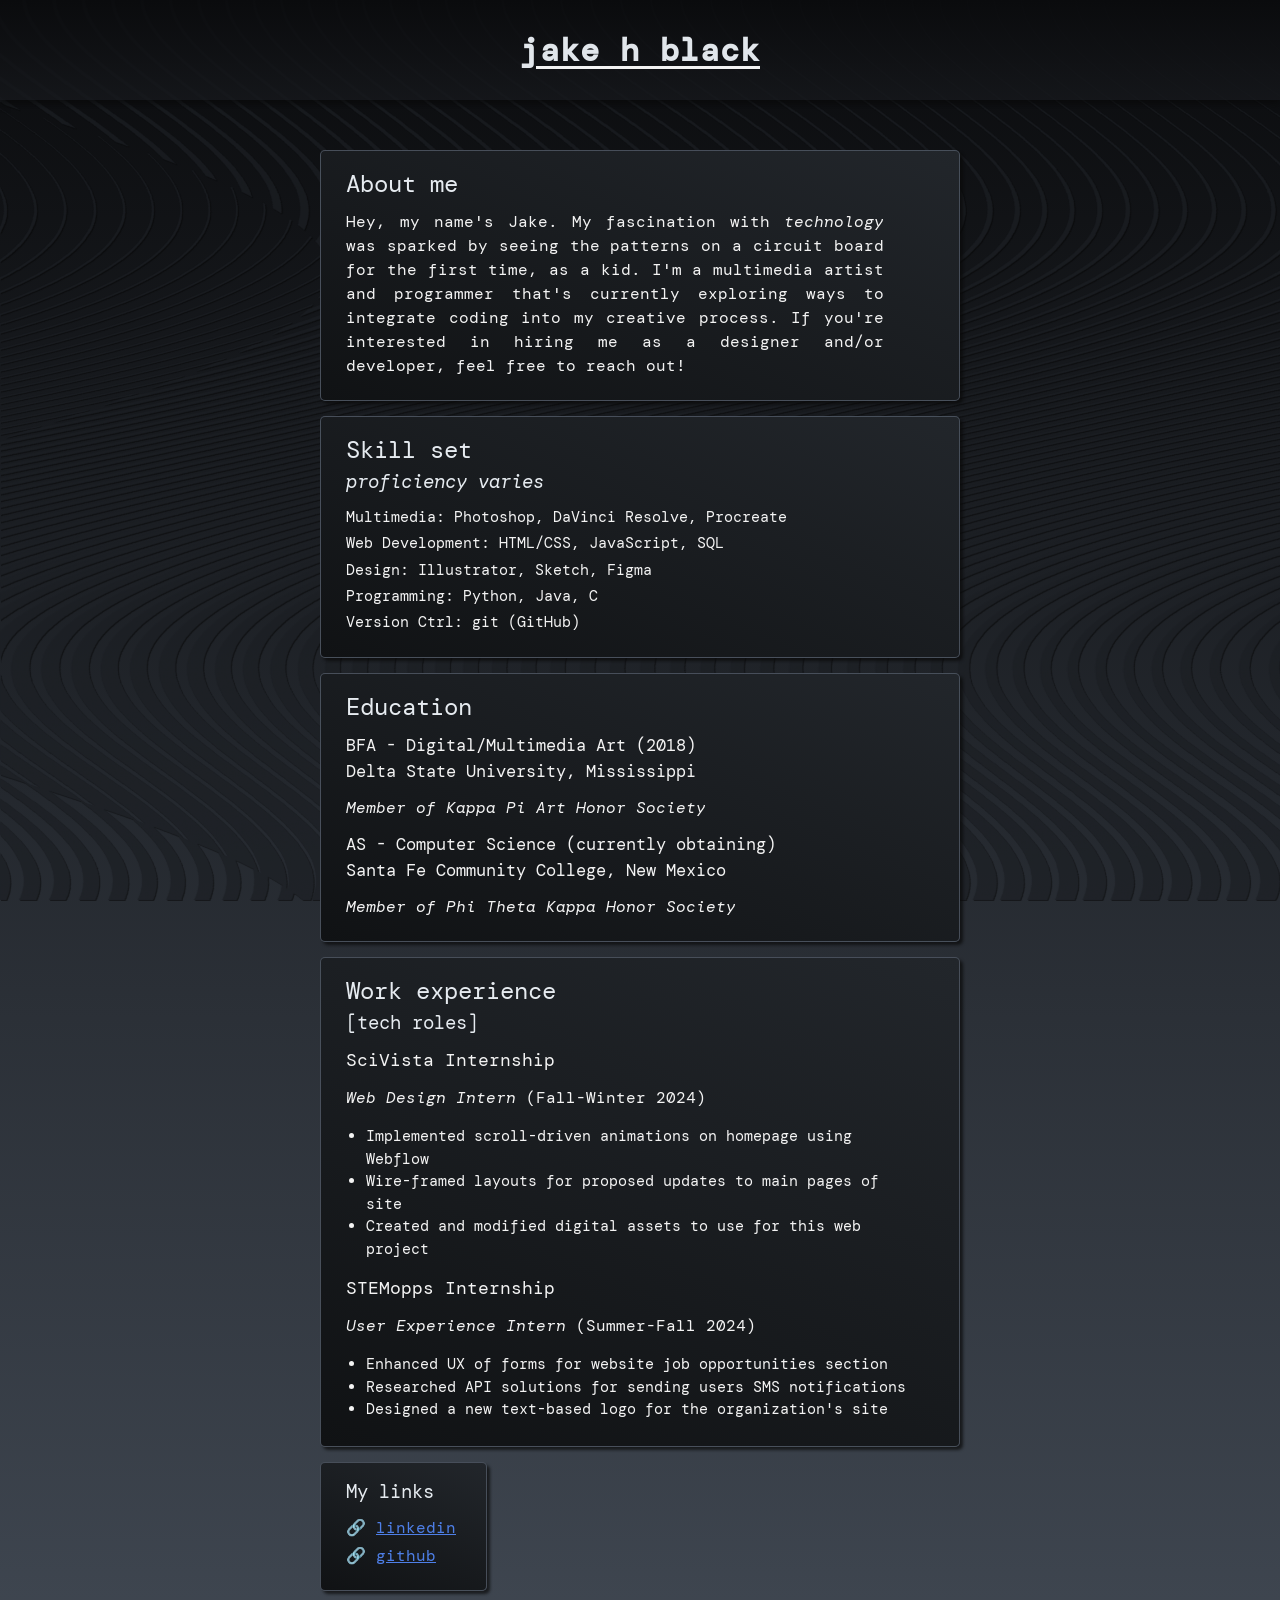
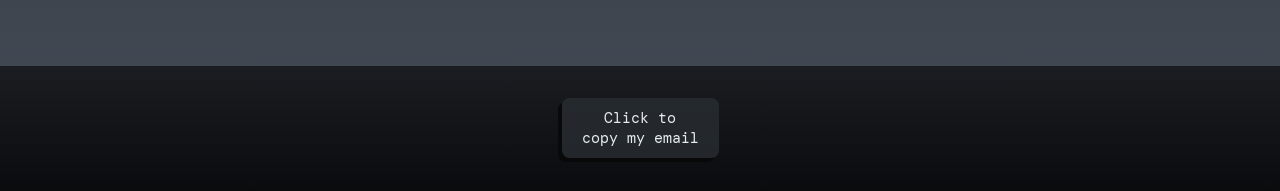
==== commit c4d796ab: "Update index" ====
--- a/index.html
+++ b/index.html
@@ -21,10 +21,10 @@
         <h2>About me</h2>
       </header>
       <p id="short-bio">
-        Hey, my name's Jake. My fascination with <i>technology</i> began long before I could 
-        remember how to spell the word. I'm a multimedia artist and programmer that's currently 
-        exploring ways to integrate coding into my creative process. If you're interested in 
-        hiring me as a designer or developer, feel free to reach out!
+        Hey, my name's Jake. My fascination with <i>technology</i> was sparked by seeing the 
+        patterns on a circuit board for the first time, as a kid. I'm a multimedia artist and 
+        programmer that's currently exploring ways to integrate coding into my creative process. 
+        If you're interested in hiring me as a designer and/or developer, feel free to reach out!
       </p>
     </section>
     <section id="skill-set">
@@ -35,9 +35,9 @@
       <p id="skills">
         Multimedia: Photoshop, DaVinci Resolve, Procreate<br>
         Web Development: HTML/CSS, JavaScript, SQL<br>
+        Design: Illustrator, Sketch, Figma<br>
         Programming: Python, Java, C<br>
-        Design: Illustrator, Figma<br>
-        Version Control: git
+        Version Ctrl: git (GitHub)
       </p>
     </section>
     <section id="education">
--- a/css/style.css
+++ b/css/style.css
@@ -1,27 +1,27 @@
-/* Mobile style */
+/* Desktop styles */
 body {
   position: relative;
   margin: 0;
   font-family: "DM Mono", sans-serif;
-  font-size: 1rem;
+  font-size: 1rem; /* 16px */
   font-weight: 400;
   line-height: 1.5;
   color: rgb(243, 243, 243);
-  background: radial-gradient(circle, rgba(83,92,105,1.0) 0%, rgba(10,11,13,1.0) 100%);
+  background: linear-gradient(180deg, rgba(10,11,13,1.0), rgba(68,76,87,1.0));
   overflow-x: hidden;
 }
 body::before {
-    content: "";
-    position: absolute;
-    width: 100%;
-    height: 100%;
-    background-image: url(../images/backg-pattern-vert_1296x1842.png);
-    background-size: cover;
-    background-attachment: fixed;
-    background-repeat: no-repeat;
-    filter: drop-shadow(0.0625rem 0.0625rem 0.0313rem rgba(10,10,10,0.8)); /* 1px 1px 0.5px */
-    opacity: 0.7;
-    z-index: -1;
+  content: "";
+  position: absolute;
+  width: 100%;
+  height: 100%;
+  background-image: url(../images/backg-pattern-horiz_2880x1605.png);
+  background-size: cover;
+  background-attachment: fixed;
+  background-repeat: no-repeat;
+  filter: drop-shadow(0.0625rem 0.0625rem 0.0312rem rgba(8,8,8,0.8)); /* 1px 1px 0.5px */
+  opacity: 0.7;
+  z-index: -1;
 }
 #site-header {
   width: 100%;
@@ -43,8 +43,8 @@
   color: rgb(225,230,235);
 }
 main {
-  width: 85vw;
-  margin: 2.3438rem auto 3.9063rem; /* 37.5px auto 62.5px */
+  width: 50vw;
+  margin: 3.125rem auto 4.6875rem; /* 50px auto 75px */
 }
 h2 {
   margin: 0;
@@ -56,28 +56,27 @@
 }
 #about-me {
   width: auto;
-  height: fit-content;
+  height: auto;
   border-style: solid;
   border-width: 0.0469rem; /* 0.75px */
   border-radius: 0.3125rem; /* 5px */
   border-color: rgba(77,85,97,0.9);
-  padding: 0.625rem 2.5rem 0.625rem 1.25rem; /* 10px 40px 10px 20px */
+  padding: 0.9375rem 4.6875rem 0.625rem 1.5625rem; /* 15px 75px 10px 25px */
   background: linear-gradient(22.5deg, rgba(16,18,20,1.0) 0%, rgba(34,38,43,1.0) 100%);
   box-shadow: rgba(10,10,10,0.7) 0.1875rem 0.1875rem 0.1875rem; /* 3px 3px 3px */
   margin-bottom: 0.9375rem; /* 15px */
 }
 #short-bio {
-  font-size: 0.9375rem; /* 15px */
   text-align: justify;
 }
 #skill-set {
   width: auto;
-  height: fit-content;
+  height: auto;
   border-style: solid;
   border-width: 0.0469rem; /* 0.75px */
   border-radius: 0.3125rem; /* 5px */
   border-color: rgba(77,85,97,0.9);
-  padding: 0.625rem 0.9375rem 0.625rem 1.25rem; /* 10px 15px 10px 20px */
+  padding: 0.9375rem 2.5rem 0.625rem 1.5625rem; /* 15px 40px 10px 25px */
   background: linear-gradient(22.5deg, rgba(16,18,20,1.0) 0%, rgba(34,38,43,1.0) 100%);
   box-shadow: rgba(10,10,10,0.7) 0.1875rem 0.1875rem 0.1875rem; /* 3px 3px 3px */
   margin-bottom: 0.9375rem; /* 15px */
@@ -86,39 +85,40 @@
   font-size: 0.9375rem; /* 15px */
   line-height: 1.75;
 }
-#work-experience {
+#education {
   width: auto;
-  height: fit-content;
+  height: auto;
   border-style: solid;
   border-width: 0.0469rem; /* 0.75px */
   border-radius: 0.3125rem; /* 5px */
   border-color: rgba(77,85,97,0.9);
-  padding: 0.625rem 0.9375rem 0.625rem 1.25rem; /* 10px 15px 10px 20px */
-  background: linear-gradient(22.5deg, rgba(16,18,20,1.0) 0%, rgba(34,38,43,1.0) 100%);
-  box-shadow: rgba(10,10,10,0.7) 0.1875rem 0.1875rem 0.1875rem; /* 3px 3px 3px */
-  margin-bottom: 0.9375rem; /* 15px */
-}
-.company {
-  font-size: 1.125rem; /* 18px */
-}
-.job-description {
-  margin-left: -1.25rem; /* -20px */
-  font-size: 0.9375rem; /* 15px */
-}
-#education {
-  width: auto;
-  height: fit-content;
-  border-style: solid;
-  border-width: 0.0469rem; /* 0.75px */
-  border-radius: 0.3125rem; /* 5px */
-  border-color: rgba(77,85,97,0.9);
-  padding: 0.625rem 0.9375rem 0.625rem 1.25rem; /* 10px 15px 10px 20px */
+  padding: 0.9375rem 1.875rem 0.625rem 1.5625rem; /* 15px 30px 10px 25px */
   background: linear-gradient(22.5deg, rgba(16,18,20,1.0) 0%, rgba(34,38,43,1.0) 100%);
   box-shadow: rgba(10,10,10,0.7) 0.1875rem 0.1875rem 0.1875rem; /* 3px 3px 3px */
   margin-bottom: 0.9375rem; /* 15px */
 }
 .degree-school {
   font-size: 1.0625rem;
+}
+#work-experience {
+  width: auto;
+  height: auto;
+  border-style: solid;
+  border-width: 0.0469rem; /* 0.75px */
+  border-radius: 0.3125rem; /* 5px */
+  border-color: rgba(77,85,97,0.9);
+  padding: 0.9375rem 2.5rem 0.625rem 1.5625rem; /* 15px 40px 10px 25px */
+  background: linear-gradient(22.5deg, rgba(16,18,20,1.0) 0%, rgba(34,38,43,1.0) 100%);
+  box-shadow: rgba(10,10,10,0.7) 0.1875rem 0.1875rem 0.1875rem; /* 3px 3px 3px */
+  margin-bottom: 0.9375rem; /* 15px */
+}
+.company {
+  margin-top: 0.625rem; /* 10px */
+  font-size: 1.125rem; /* 18px */
+}
+.job-description {
+  margin-left: -1.25rem; /* -20px */
+  font-size: 0.9375rem; /* 15px */
 }
 h3 {
   margin: 0;
@@ -130,12 +130,12 @@
 }
 #my-links {
   width: fit-content;
-  height: fit-content;
+  height: auto;
   border-style: solid;
   border-width: 0.0469rem; /* 0.75px */
   border-radius: 0.3125rem; /* 5px */
   border-color: rgba(77,85,97,0.9);
-  padding: 0.625rem 1.875rem 0.625rem 1.25rem; /* 10px 30px 10px 20px */
+  padding: 0.9375rem 1.875rem 0.5rem 1.5625rem; /* 15px 30px 10px 25px */
   background: linear-gradient(22.5deg, rgba(16,18,20,1.0) 0%, rgba(34,38,43,1.0) 100%);
   box-shadow: rgba(10,10,10,0.7) 0.1875rem 0.1875rem 0.1875rem; /* 3px 3px 3px */
 }
@@ -147,7 +147,7 @@
   height: 7.8125rem; /* 125px */
   display: grid;
   place-items: center;
-  background: linear-gradient(0deg, rgba(10,11,13,0.9), rgba(22,24,28,0.8));
+  background: linear-gradient(0deg, rgba(10,11,13,1.0), rgba(22,24,28,0.9));
 }
 #site-footer p {
   margin: 0.3125rem; /* 5px */
@@ -166,47 +166,33 @@
   place-items: center;
   background: rgba(40,45,51,0.8);
   box-shadow: rgba(8,8,8,0.9) -0.25rem 0.25rem 0; /* 4px 4px 0 */
+  cursor: pointer;
 }
-/* Tablet and desktop style */
-@media screen and (min-width: 48em) { /* 768px */
+/* Mobile styles */
+@media screen and (max-width: 48em) { /* 768px */
   body::before {
-    background-image: url(../images/backg-pattern-horiz_2880x1605.png);
+    background-image: url(../images/backg-pattern-vert_1296x1842.png);
   }
   main {
-    width: 55vw;
-    margin: 3.125rem auto 4.6875rem; /* 50px auto 75px */
+    width: 75vw;
+    margin: 2.3438rem auto 3.9062rem; /* 37.5px auto 62.5px */
   }
   #about-me {
-    width: fit-content;
-    padding: 0.9375rem 4.0625rem 0.625rem 1.5625rem; /* 15px 65px 10px 25px */
+    padding: 0.625rem 2.5rem 0.625rem 1.25rem; /* 10px 40px 10px 20px */
   }
   #short-bio {
-    font-size: 1rem;
+    font-size: 0.9375rem; /* 15px */
   }
   #skill-set {
-    width: fit-content;
-    padding: 0.9375rem 2.5rem 0.625rem 1.5625rem; /* 15px 40px 10px 25px */
+    padding: 0.625rem 0.9375rem 0.625rem 1.25rem; /* 10px 15px 10px 20px */
   }
-  #skills {
-    font-size: 1rem; /* 16px */
+  #education {
+    padding: 0.625rem 0.9375rem 0.625rem 1.25rem; /* 10px 15px 10px 20px */
   }
   #work-experience {
-    width: fit-content;
-    padding: 0.9375rem 2.5rem 0.625rem 1.5625rem; /* 15px 40px 10px 25px */
-  }
-  .company {
-    margin-top: 0.625rem; /* 10px */
-    font-size: 1.125rem; /* 18px */
-  }
-  #education {
-    width: fit-content;
-    padding: 0.9375rem 1.875rem 0.625rem 1.5625rem; /* 15px 30px 10px 25px */
+    padding: 0.625rem 0.9375rem 0.625rem 1.25rem; /* 10px 15px 10px 20px */
   }
   #my-links {
-    width: fit-content;
-    padding: 0.9375rem 1.875rem 0.5rem 1.5625rem; /* 15px 30px 10px 25px */
-  }
-  .footer-text button {
-    cursor: pointer;
+    padding: 0.625rem 1.875rem 0.625rem 1.25rem; /* 10px 30px 10px 20px */
   }
 }
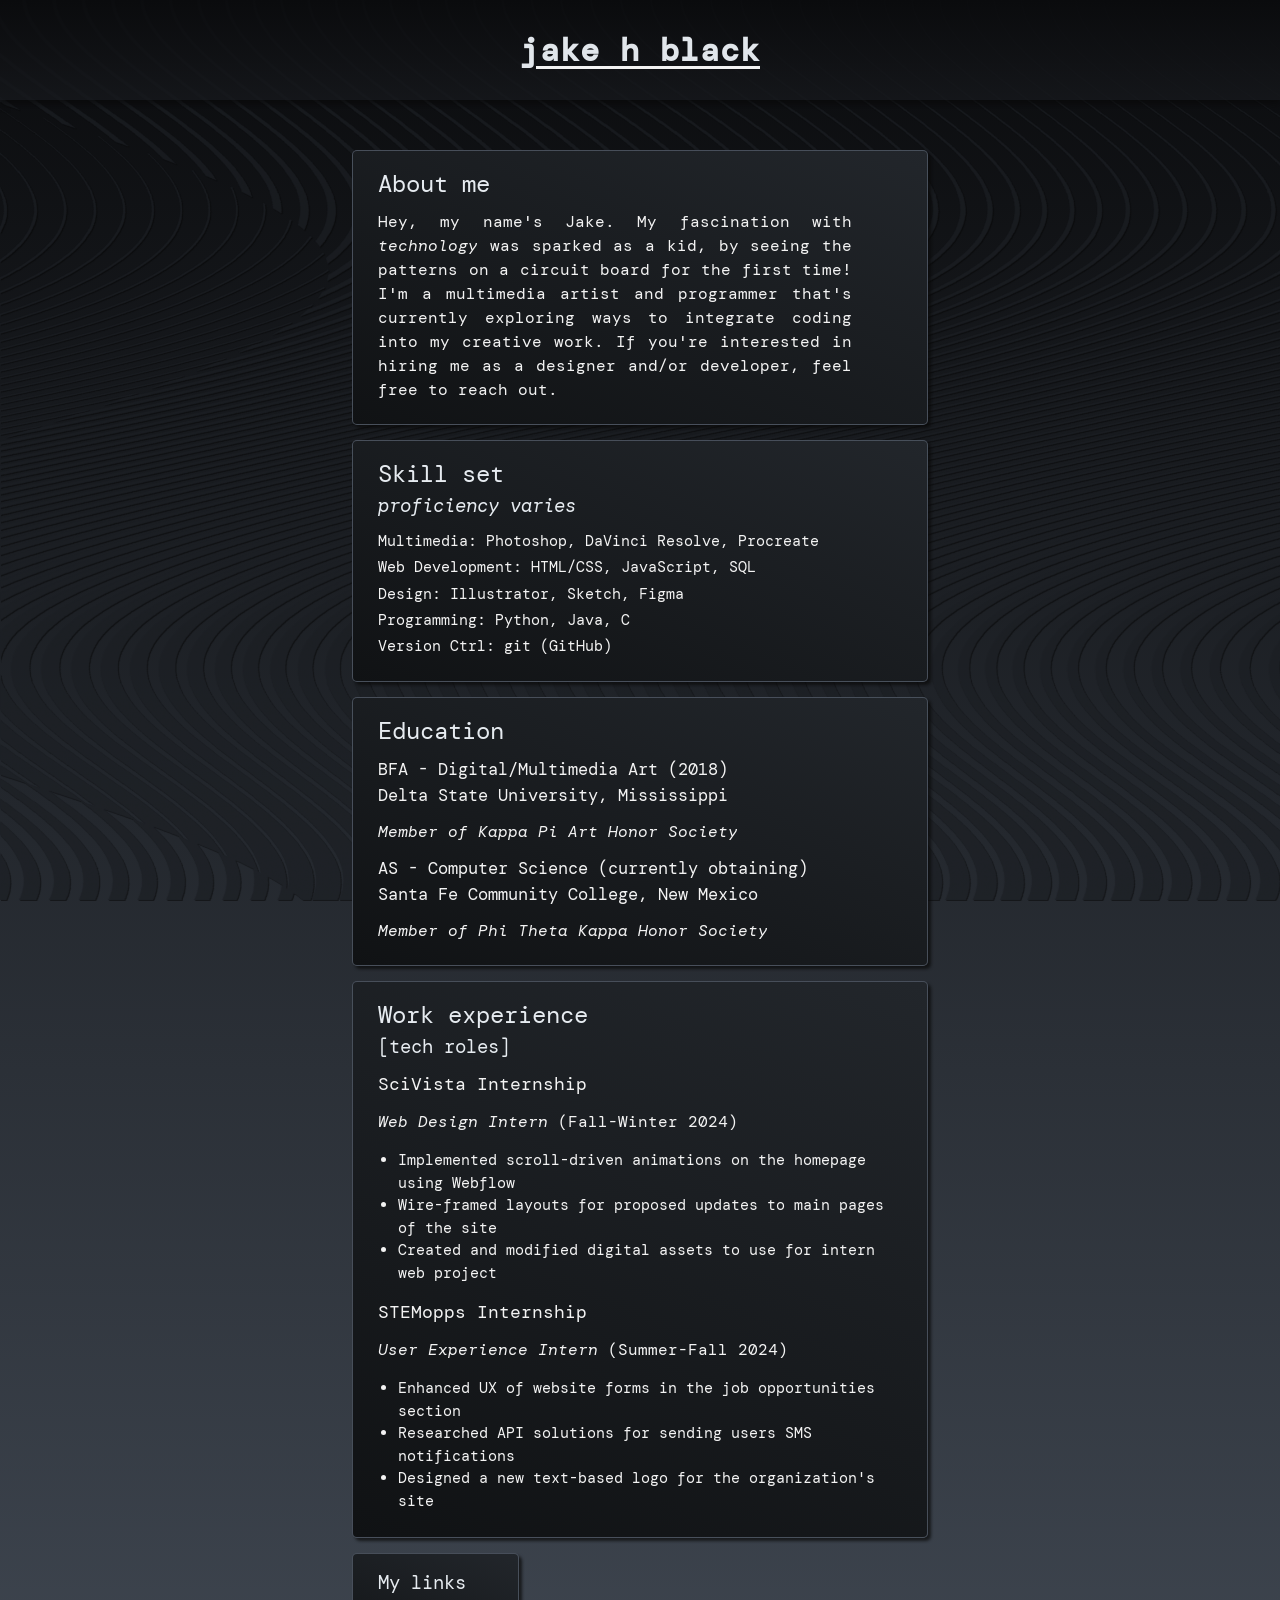
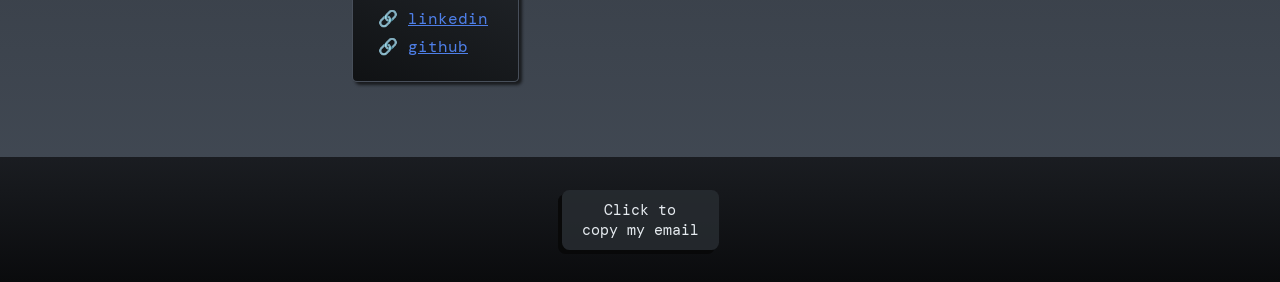
==== commit c6f640f2: "Update index" ====
--- a/index.html
+++ b/index.html
@@ -21,10 +21,10 @@
         <h2>About me</h2>
       </header>
       <p id="short-bio">
-        Hey, my name's Jake. My fascination with <i>technology</i> was sparked by seeing the 
-        patterns on a circuit board for the first time, as a kid. I'm a multimedia artist and 
-        programmer that's currently exploring ways to integrate coding into my creative process. 
-        If you're interested in hiring me as a designer and/or developer, feel free to reach out!
+        Hey, my name's Jake. My fascination with <i>technology</i> was sparked as a kid, by seeing 
+        the patterns on a circuit board for the first time! I'm a multimedia artist and programmer
+        that's currently exploring ways to integrate coding into my creative work. If you're 
+        interested in hiring me as a designer and/or developer, feel free to reach out.
       </p>
     </section>
     <section id="skill-set">
@@ -61,14 +61,14 @@
       <p class="company">SciVista Internship</p>
       <p><i>Web Design Intern</i> (Fall-Winter 2024)</p>
       <ul class="job-description">
-        <li>Implemented scroll-driven animations on homepage using Webflow</li>
-        <li>Wire-framed layouts for proposed updates to main pages of site</li>
-        <li>Created and modified digital assets to use for this web project</li>
+        <li>Implemented scroll-driven animations on the homepage using Webflow</li>
+        <li>Wire-framed layouts for proposed updates to main pages of the site</li>
+        <li>Created and modified digital assets to use for intern web project</li>
       </ul>
       <p class="company">STEMopps Internship</p>
       <p><i>User Experience Intern</i> (Summer-Fall 2024)</p>
       <ul class="job-description">
-        <li>Enhanced UX of forms for website job opportunities section</li>
+        <li>Enhanced UX of website forms in the job opportunities section</li>
         <li>Researched API solutions for sending users SMS notifications</li>
         <li>Designed a new text-based logo for the organization's site</li>
       </ul>
--- a/css/style.css
+++ b/css/style.css
@@ -43,7 +43,7 @@
   color: rgb(225,230,235);
 }
 main {
-  width: 50vw;
+  width: 45vw;
   margin: 3.125rem auto 4.6875rem; /* 50px auto 75px */
 }
 h2 {
@@ -174,7 +174,7 @@
     background-image: url(../images/backg-pattern-vert_1296x1842.png);
   }
   main {
-    width: 75vw;
+    width: 85vw;
     margin: 2.3438rem auto 3.9062rem; /* 37.5px auto 62.5px */
   }
   #about-me {
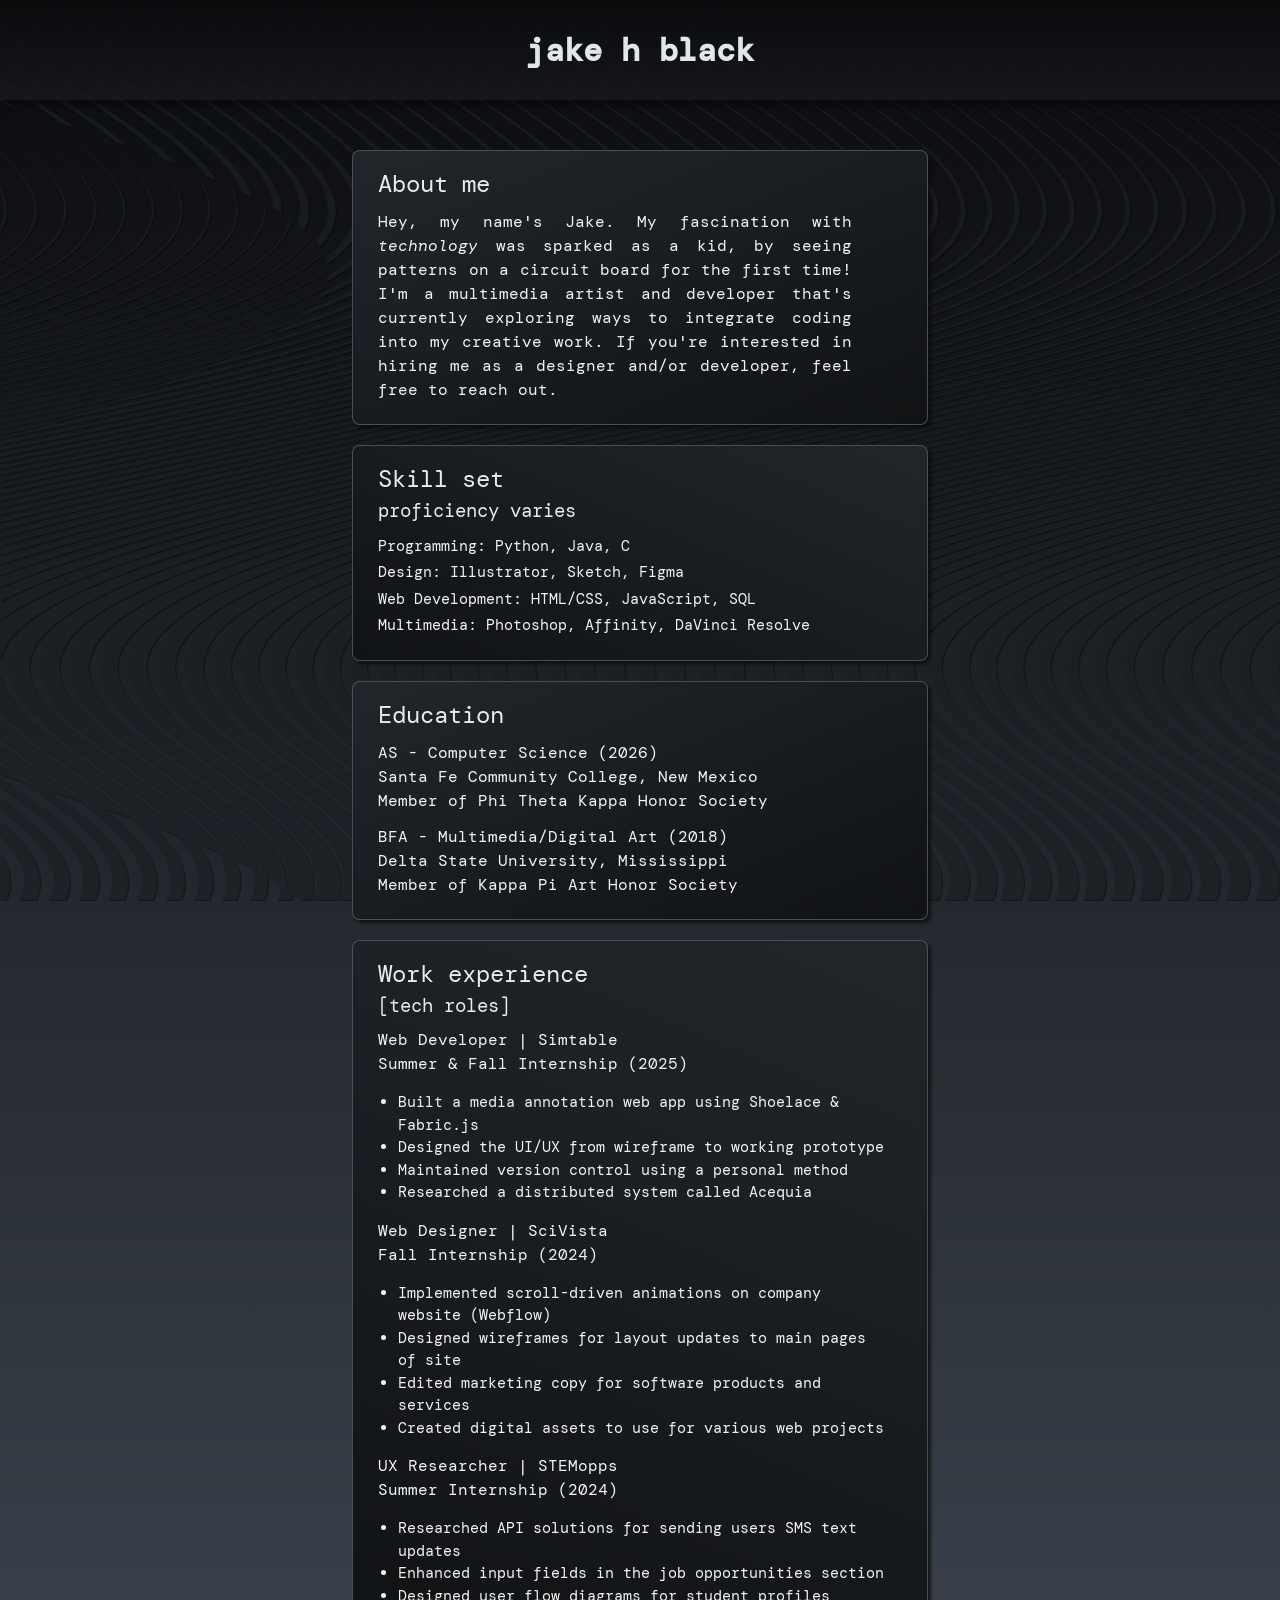
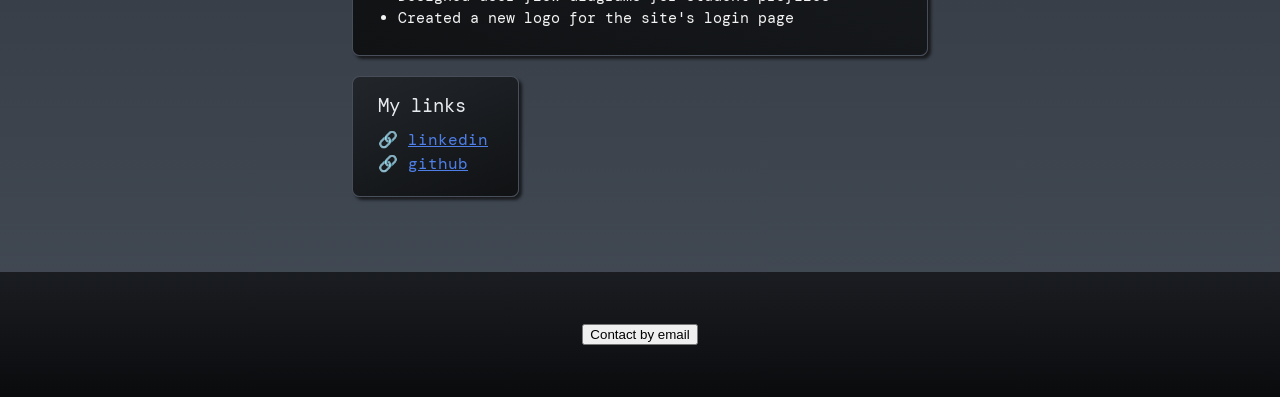
==== commit b82b279c: "Create index.html" ====
--- a/index.html
+++ b/index.html
@@ -1,95 +1,97 @@
-<!DOCTYPE html>
+<!doctype html>
 <html lang="en-US">
-<head>
-  <meta charset="UTF-8">
-  <meta name="viewport" content="width=device-width">
-  <title>Jake Black | Resume</title>
-  <link rel="preconnect" href="https://fonts.googleapis.com">
-  <link rel="preconnect" href="https://fonts.gstatic.com" crossorigin>
-  <link href="https://fonts.googleapis.com/css2?family=DM+Mono:ital,wght@0,400;0,500;1,400;1,500&display=swap" rel="stylesheet">
-  <link rel="stylesheet" href="css/style.css">
-</head>
-<body>
-  <header id="site-header">
-    <div id="my-name">
-      <h1>jake h black</h1>
-    </div>
-  </header>
-  <main>
-    <section id="about-me">
-      <header>
+  <head>
+    <meta charset="utf-8">
+    <meta name="viewport" content="width=device-width">
+    <title>Jake's Resume</title>
+    <link rel="preconnect" href="https://fonts.googleapis.com">
+    <link rel="preconnect" href="https://fonts.gstatic.com" crossorigin>
+    <link href="https://fonts.googleapis.com/css2?family=DM+Mono:ital,wght@0,300;0,400;1,300;1,400&display=swap" rel="stylesheet">
+    <link rel="stylesheet" href="css/style.css">
+  </head>
+  <body>
+    <header id="site-header">
+      <h1 id="full-name">jake h black</h1>
+    </header>
+    <main>
+      <section id="about-me" class="card odd">
         <h2>About me</h2>
-      </header>
-      <p id="short-bio">
-        Hey, my name's Jake. My fascination with <i>technology</i> was sparked as a kid, by seeing 
-        the patterns on a circuit board for the first time! I'm a multimedia artist and programmer
-        that's currently exploring ways to integrate coding into my creative work. If you're 
-        interested in hiring me as a designer and/or developer, feel free to reach out.
-      </p>
-    </section>
-    <section id="skill-set">
-      <header>
+        <p id="short-bio">
+          Hey, my name's Jake. My fascination with <i>technology</i> was sparked
+          as a kid, by seeing patterns on a circuit board for the first time!
+          I'm a multimedia artist and developer that's currently exploring ways
+          to integrate coding into my creative work. If you're interested in
+          hiring me as a designer and/or developer, feel free to reach out.
+        </p>
+      </section>
+      <section id="skill-set" class="card even">
         <h2>Skill set</h2>
-        <h3><i>proficiency varies</i></h3>
-      </header>
-      <p id="skills">
-        Multimedia: Photoshop, DaVinci Resolve, Procreate<br>
-        Web Development: HTML/CSS, JavaScript, SQL<br>
-        Design: Illustrator, Sketch, Figma<br>
-        Programming: Python, Java, C<br>
-        Version Ctrl: git (GitHub)
-      </p>
-    </section>
-    <section id="education">
-      <header>
+        <h3>proficiency varies</h3>
+        <p id="skills">
+          Programming: Python, Java, C<br>
+          Design: Illustrator, Sketch, Figma<br>
+          Web Development: HTML/CSS, JavaScript, SQL<br>
+          Multimedia: Photoshop, Affinity, DaVinci Resolve<br>
+        </p>
+      </section>
+      <section id="education" class="card odd">
         <h2>Education</h2>
-      </header>
-      <p class="degree-school">
-        BFA - Digital/Multimedia Art (2018)<br>
-        Delta State University, Mississippi</p>
-        <p><i>Member of Kappa Pi Art Honor Society</i></p>
-      <p class="degree-school">
-        AS - Computer Science (currently obtaining)<br>
-        Santa Fe Community College, New Mexico</p>
-      <p><i>Member of Phi Theta Kappa Honor Society</i></p>
-    </section>
-    <section id="work-experience">
-      <header>
+        <p>
+          <span class="degree">AS - Computer Science (2026)</span><br>
+          <span class="school">Santa Fe Community College, New Mexico</span><br>
+          <span class="member">Member of Phi Theta Kappa Honor Society</span>
+        </p>
+        <p>
+          <span class="degree">BFA - Multimedia/Digital Art (2018)</span><br>
+          <span class="school">Delta State University, Mississippi</span><br>
+          <span class="member">Member of Kappa Pi Art Honor Society</span>
+        </p>
+      </section>
+      <section id="work-experience" class="card even">
         <h2>Work experience</h2>
         <h3>[tech roles]</h3>
-      </header>
-      <p class="company">SciVista Internship</p>
-      <p><i>Web Design Intern</i> (Fall-Winter 2024)</p>
-      <ul class="job-description">
-        <li>Implemented scroll-driven animations on the homepage using Webflow</li>
-        <li>Wire-framed layouts for proposed updates to main pages of the site</li>
-        <li>Created and modified digital assets to use for intern web project</li>
-      </ul>
-      <p class="company">STEMopps Internship</p>
-      <p><i>User Experience Intern</i> (Summer-Fall 2024)</p>
-      <ul class="job-description">
-        <li>Enhanced UX of website forms in the job opportunities section</li>
-        <li>Researched API solutions for sending users SMS notifications</li>
-        <li>Designed a new text-based logo for the organization's site</li>
-      </ul>
-    </section>
-    <section id="my-links">
-      <header>
+        <p>
+          <span class="role-company">Web Developer | Simtable</span><br>
+          <span class="time-period">Summer & Fall Internship (2025)</span>
+        </p>
+        <ul class="job-description">
+          <li>Built a media annotation web app using Shoelace & Fabric.js</li>
+          <li>Designed the UI/UX from wireframe to working prototype</li>
+          <li>Maintained version control using a personal method</li>
+          <li>Researched a distributed system called Acequia</li>
+        </ul>
+        <p>
+          <span class="role-company">Web Designer | SciVista</span><br>
+          <span class="time-period">Fall Internship (2024)</span>
+        </p>
+        <ul class="job-description">
+          <li>Implemented scroll-driven animations on company website (Webflow)</li>
+          <li>Designed wireframes for layout updates to main pages of site</li>
+          <li>Edited marketing copy for software products and services</li>
+          <li>Created digital assets to use for various web projects</li>
+        </ul>
+        <p>
+          <span class="role-company">UX Researcher | STEMopps</span><br>
+          <span class="time-period">Summer Internship (2024)</span>
+        </p>
+        <ul class="job-description">
+          <li>Researched API solutions for sending users SMS text updates</li>
+          <li>Enhanced input fields in the job opportunities section</li>
+          <li>Designed user flow diagrams for student profiles</li>
+          <li>Created a new logo for the site's login page</li>
+        </ul>
+      </section>
+      <section id="my-links" class="card odd">
         <h3>My links</h3>
-      </header>
-      <p id="listed-links">
-        🔗 <a href="https://www.linkedin.com/in/jakehblack">linkedin</a><br>
-        🔗 <a href="https://www.github.com/jakehblack">github</a><br>
-      </p>
-    </section>
-  </main>
-  <footer id="site-footer">
-    <section class="footer-text">
-      <button class="contact-button" onclick="copyEmailAddress()">
-        <h3>Click to<br>copy my email</h3>
-      </button>
-    </section>
-  </footer>
-  <script src="js/script.js"></script>
-</body>
-</html>+        <p>
+          🔗 <a href="https://www.linkedin.com/in/jakehblack">linkedin</a><br>
+          🔗 <a href="https://www.github.com/jakehblack">github</a>
+        </p>
+      </section>
+    </main>
+    <footer id="site-footer">
+      <button id="contact-bttn">Contact by email</button>
+    </footer>
+    <script src="js/script.js"></script>
+  </body>
+</html>
--- a/css/style.css
+++ b/css/style.css
@@ -11,8 +11,8 @@
   overflow-x: hidden;
 }
 body::before {
+  position: absolute;
   content: "";
-  position: absolute;
   width: 100%;
   height: 100%;
   background-image: url(../images/backg-pattern-horiz_2880x1605.png);
@@ -26,10 +26,10 @@
 #site-header {
   width: 100%;
   height: 6.25rem; /* 100px */
+  background: linear-gradient(0deg, rgba(22,24,28,0.8), rgba(10,11,13,0.9));
+  box-shadow: rgba(8,8,8,0.6) 0 0.375rem 0.5rem; /* 0 6px 8px */
   display: grid;
   place-items: center;
-  background: linear-gradient(180deg, rgba(10,11,13,0.9), rgba(22,24,28,0.8));
-  box-shadow: rgba(8,8,8,0.6) 0 0.25rem 0.375rem; /* 0 4px 6px */
 }
 #my-name {
   letter-spacing: 0.0625em; /* 1px */
@@ -59,12 +59,12 @@
   height: auto;
   border-style: solid;
   border-width: 0.0469rem; /* 0.75px */
-  border-radius: 0.3125rem; /* 5px */
+  border-radius: 0.46875rem; /* 7.5px */
   border-color: rgba(77,85,97,0.9);
   padding: 0.9375rem 4.6875rem 0.625rem 1.5625rem; /* 15px 75px 10px 25px */
-  background: linear-gradient(22.5deg, rgba(16,18,20,1.0) 0%, rgba(34,38,43,1.0) 100%);
+  background: linear-gradient(337.5deg, rgba(16,18,20,1.0) 0%, rgba(34,38,43,1.0) 100%);
   box-shadow: rgba(10,10,10,0.7) 0.1875rem 0.1875rem 0.1875rem; /* 3px 3px 3px */
-  margin-bottom: 0.9375rem; /* 15px */
+  margin-bottom: 1.25rem; /* 20px */
 }
 #short-bio {
   text-align: justify;
@@ -74,12 +74,12 @@
   height: auto;
   border-style: solid;
   border-width: 0.0469rem; /* 0.75px */
-  border-radius: 0.3125rem; /* 5px */
+  border-radius: 0.46875rem; /* 7.5px */
   border-color: rgba(77,85,97,0.9);
   padding: 0.9375rem 2.5rem 0.625rem 1.5625rem; /* 15px 40px 10px 25px */
   background: linear-gradient(22.5deg, rgba(16,18,20,1.0) 0%, rgba(34,38,43,1.0) 100%);
   box-shadow: rgba(10,10,10,0.7) 0.1875rem 0.1875rem 0.1875rem; /* 3px 3px 3px */
-  margin-bottom: 0.9375rem; /* 15px */
+  margin-bottom: 1.25rem; /* 20px */
 }
 #skills {
   font-size: 0.9375rem; /* 15px */
@@ -90,12 +90,12 @@
   height: auto;
   border-style: solid;
   border-width: 0.0469rem; /* 0.75px */
-  border-radius: 0.3125rem; /* 5px */
+  border-radius: 0.46875rem; /* 7.5px */
   border-color: rgba(77,85,97,0.9);
   padding: 0.9375rem 1.875rem 0.625rem 1.5625rem; /* 15px 30px 10px 25px */
-  background: linear-gradient(22.5deg, rgba(16,18,20,1.0) 0%, rgba(34,38,43,1.0) 100%);
+  background: linear-gradient(337.5deg, rgba(16,18,20,1.0) 0%, rgba(34,38,43,1.0) 100%);
   box-shadow: rgba(10,10,10,0.7) 0.1875rem 0.1875rem 0.1875rem; /* 3px 3px 3px */
-  margin-bottom: 0.9375rem; /* 15px */
+  margin-bottom: 1.25rem; /* 20px */
 }
 .degree-school {
   font-size: 1.0625rem;
@@ -105,12 +105,12 @@
   height: auto;
   border-style: solid;
   border-width: 0.0469rem; /* 0.75px */
-  border-radius: 0.3125rem; /* 5px */
+  border-radius: 0.46875rem; /* 7.5px */
   border-color: rgba(77,85,97,0.9);
   padding: 0.9375rem 2.5rem 0.625rem 1.5625rem; /* 15px 40px 10px 25px */
   background: linear-gradient(22.5deg, rgba(16,18,20,1.0) 0%, rgba(34,38,43,1.0) 100%);
   box-shadow: rgba(10,10,10,0.7) 0.1875rem 0.1875rem 0.1875rem; /* 3px 3px 3px */
-  margin-bottom: 0.9375rem; /* 15px */
+  margin-bottom: 1.25rem; /* 20px */
 }
 .company {
   margin-top: 0.625rem; /* 10px */
@@ -133,10 +133,10 @@
   height: auto;
   border-style: solid;
   border-width: 0.0469rem; /* 0.75px */
-  border-radius: 0.3125rem; /* 5px */
+  border-radius: 0.46875rem; /* 7.5px */
   border-color: rgba(77,85,97,0.9);
   padding: 0.9375rem 1.875rem 0.5rem 1.5625rem; /* 15px 30px 10px 25px */
-  background: linear-gradient(22.5deg, rgba(16,18,20,1.0) 0%, rgba(34,38,43,1.0) 100%);
+  background: linear-gradient(337.5deg, rgba(16,18,20,1.0) 0%, rgba(34,38,43,1.0) 100%);
   box-shadow: rgba(10,10,10,0.7) 0.1875rem 0.1875rem 0.1875rem; /* 3px 3px 3px */
 }
 #listed-links{
@@ -156,7 +156,7 @@
   width: fit-content;
   height: fit-content;
   border: none;
-  border-radius: 0.4688rem; /* 7.5px */
+  border-radius: 0.625rem; /* 10 px */
   padding: 0.625rem 1.25rem; /* 10px 20px */
   font-family: "DM Mono", sans-serif;
   font-size: 0.8125rem; /* 13px */
@@ -169,13 +169,13 @@
   cursor: pointer;
 }
 /* Mobile styles */
-@media screen and (max-width: 48em) { /* 768px */
+@media screen and (max-width: 53.33em) { /* 853.33px */
   body::before {
     background-image: url(../images/backg-pattern-vert_1296x1842.png);
   }
   main {
     width: 85vw;
-    margin: 2.3438rem auto 3.9062rem; /* 37.5px auto 62.5px */
+    margin: 2.3438rem auto 3.9063rem; /* 37.5px auto 62.5px */
   }
   #about-me {
     padding: 0.625rem 2.5rem 0.625rem 1.25rem; /* 10px 40px 10px 20px */
